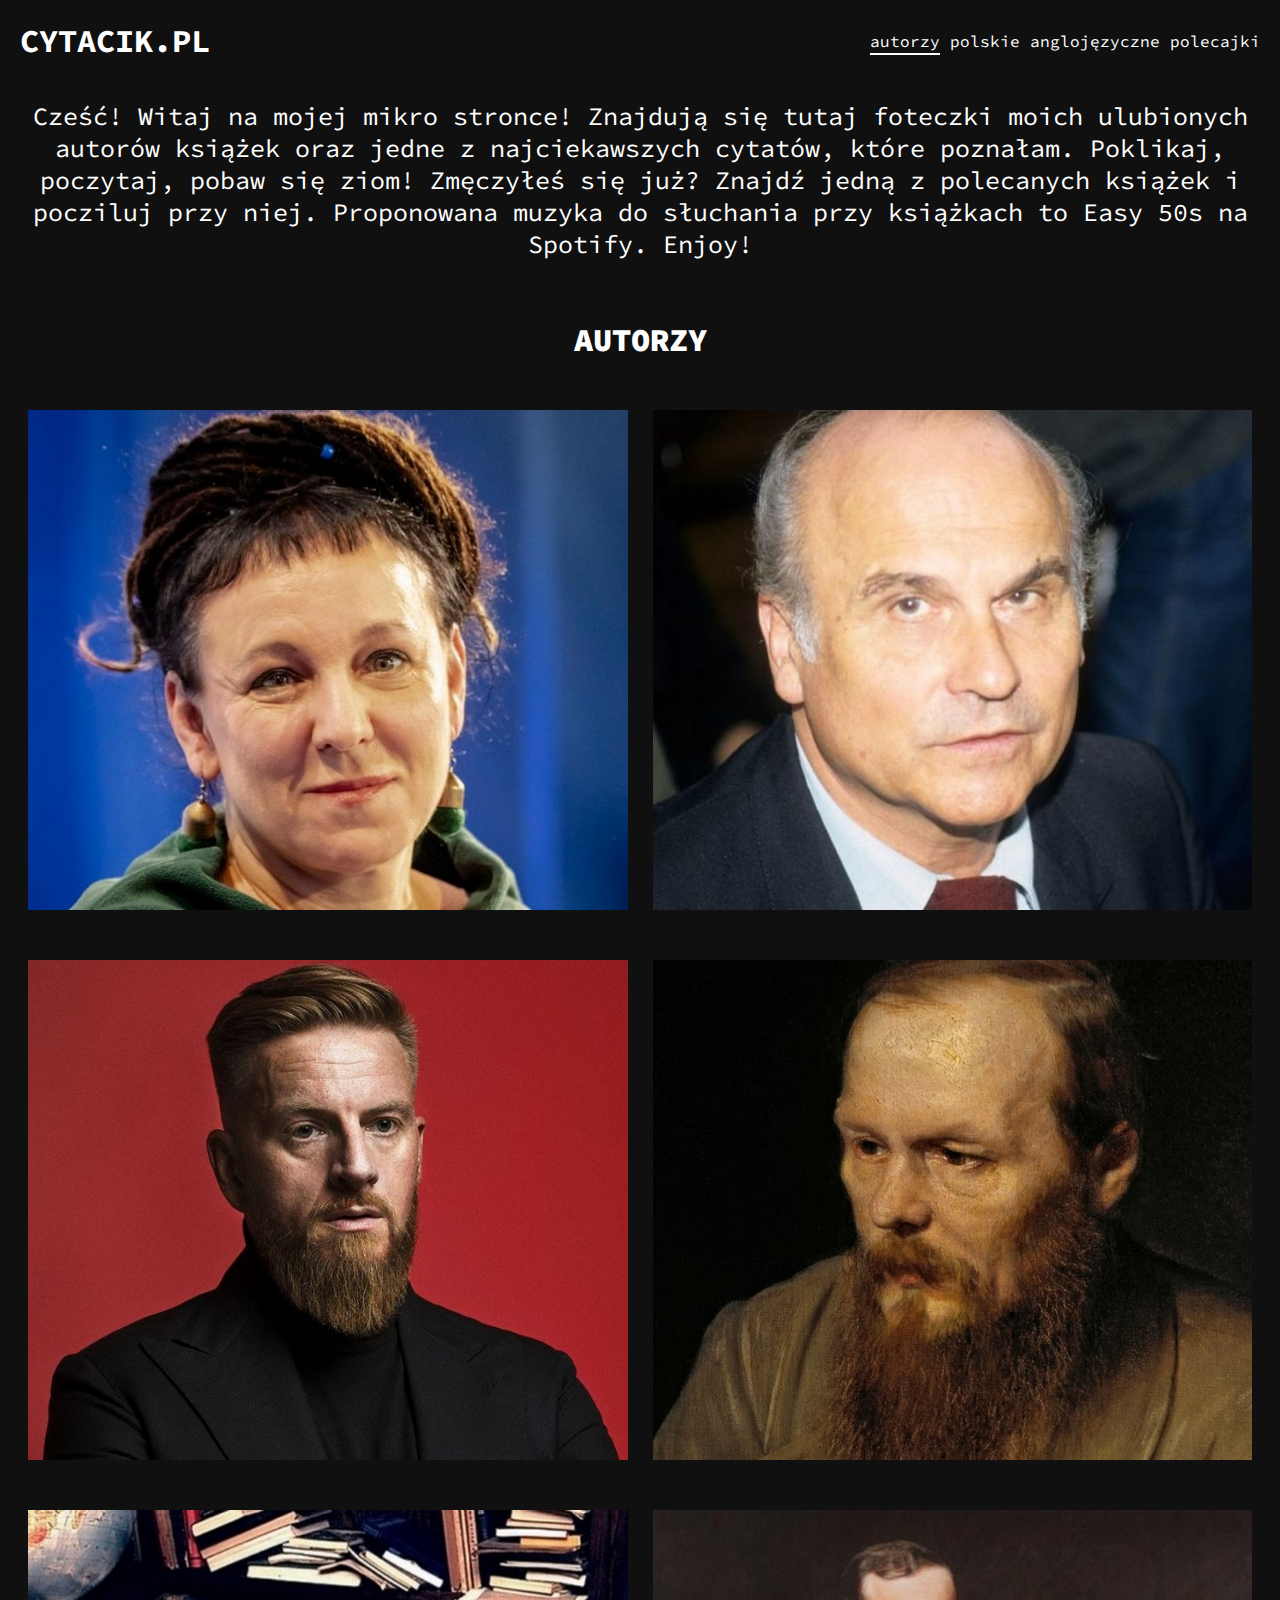
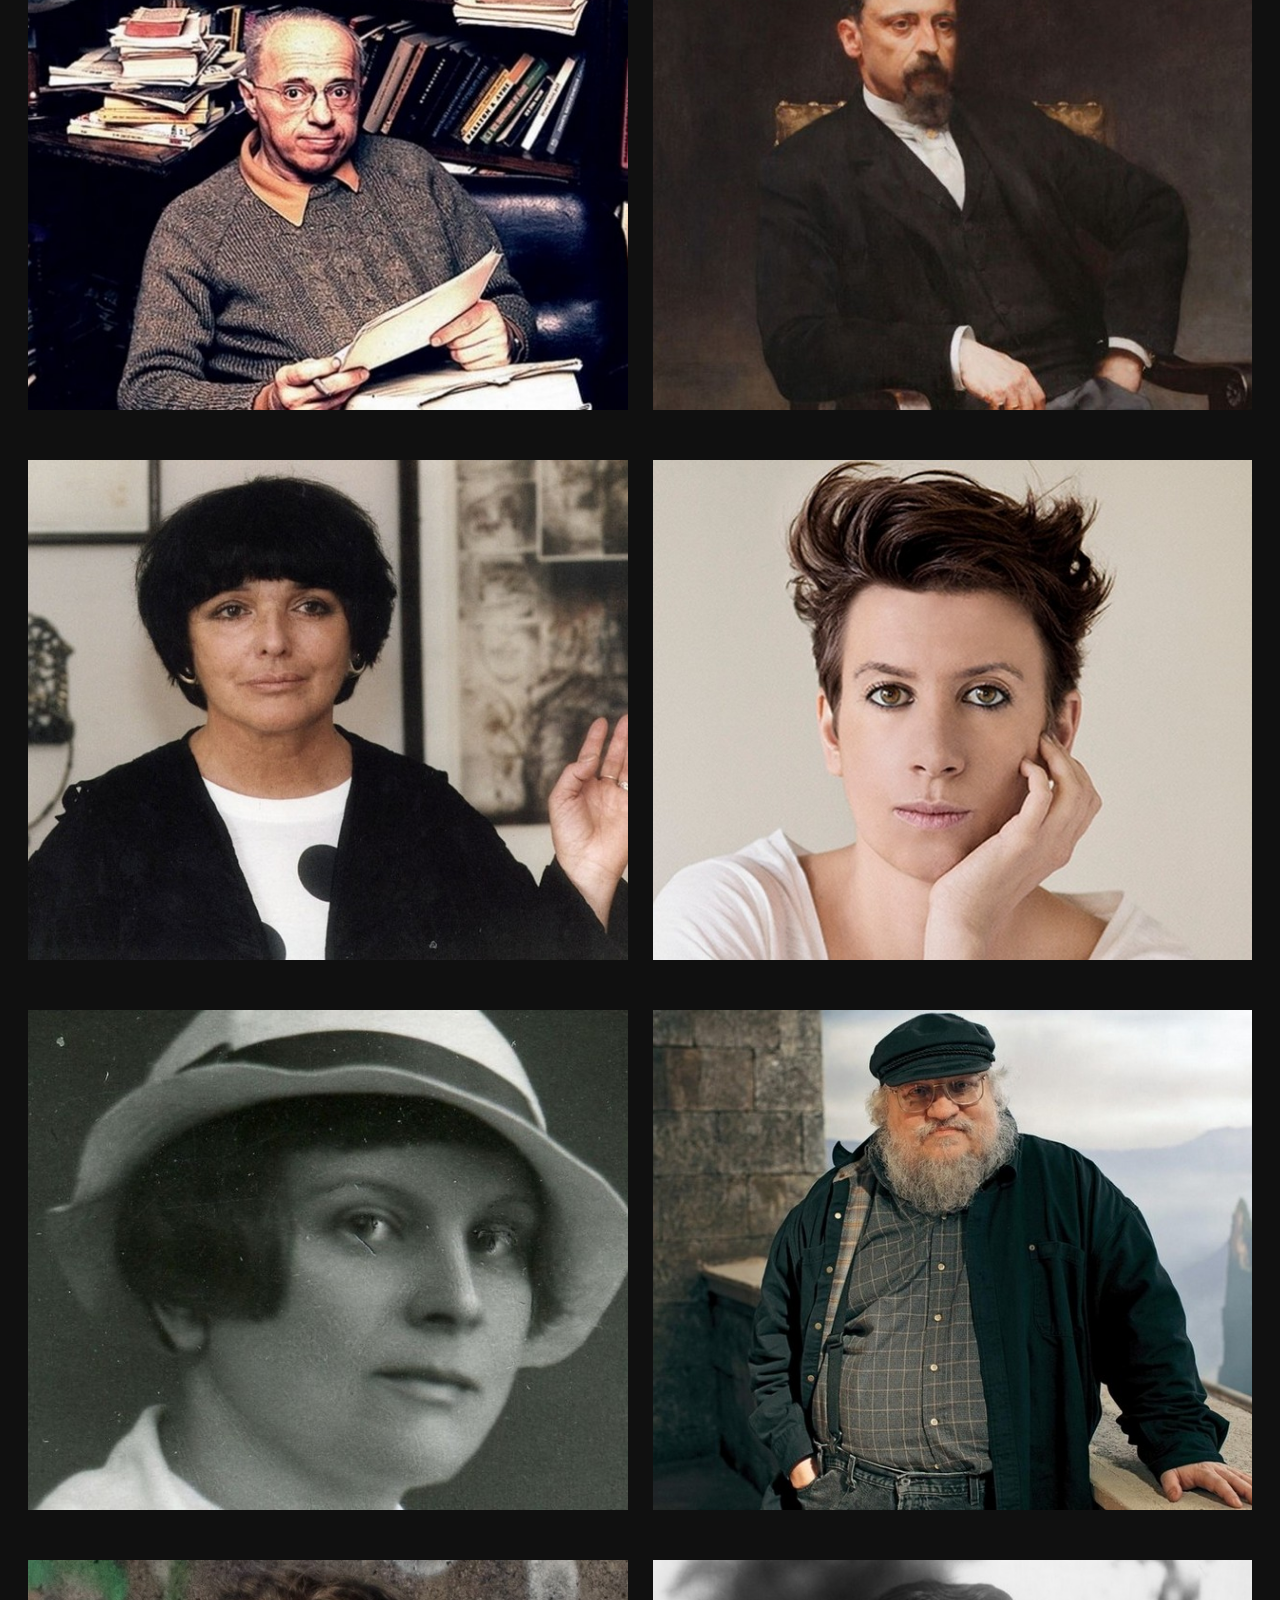
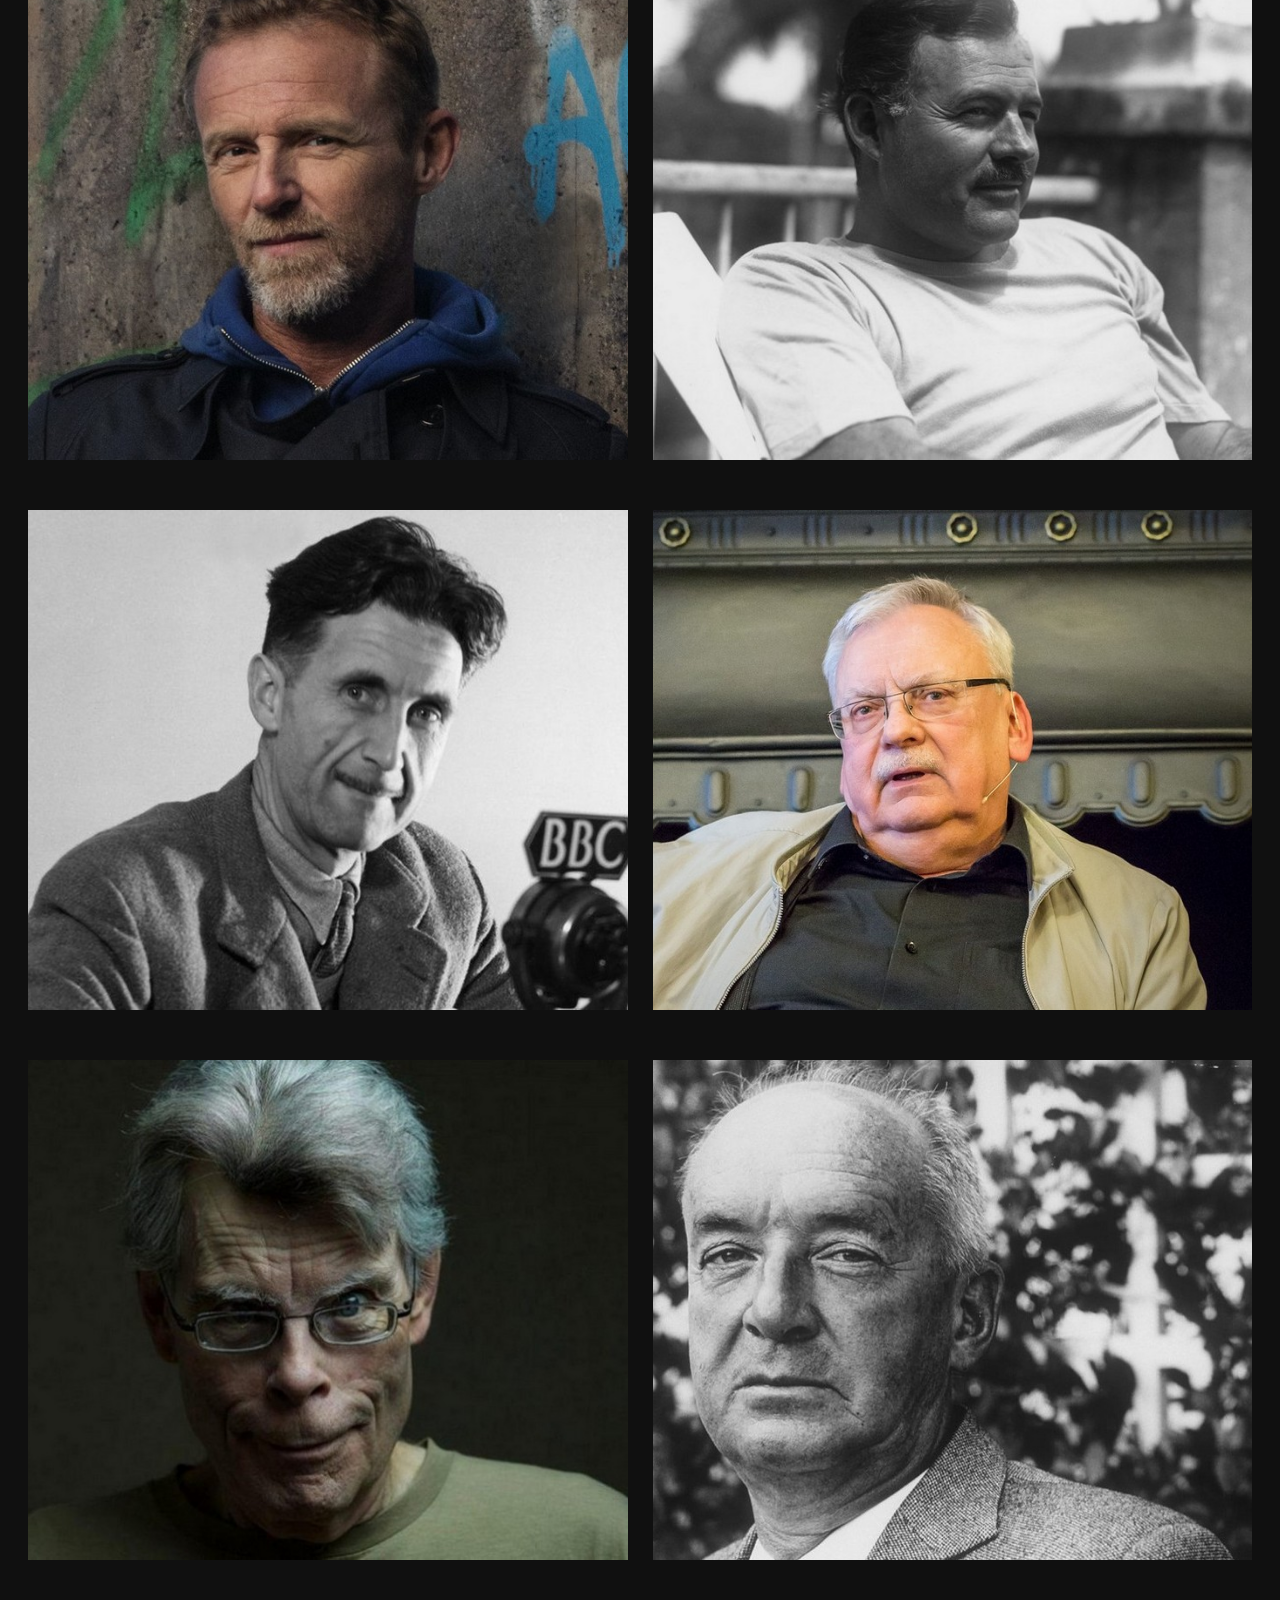
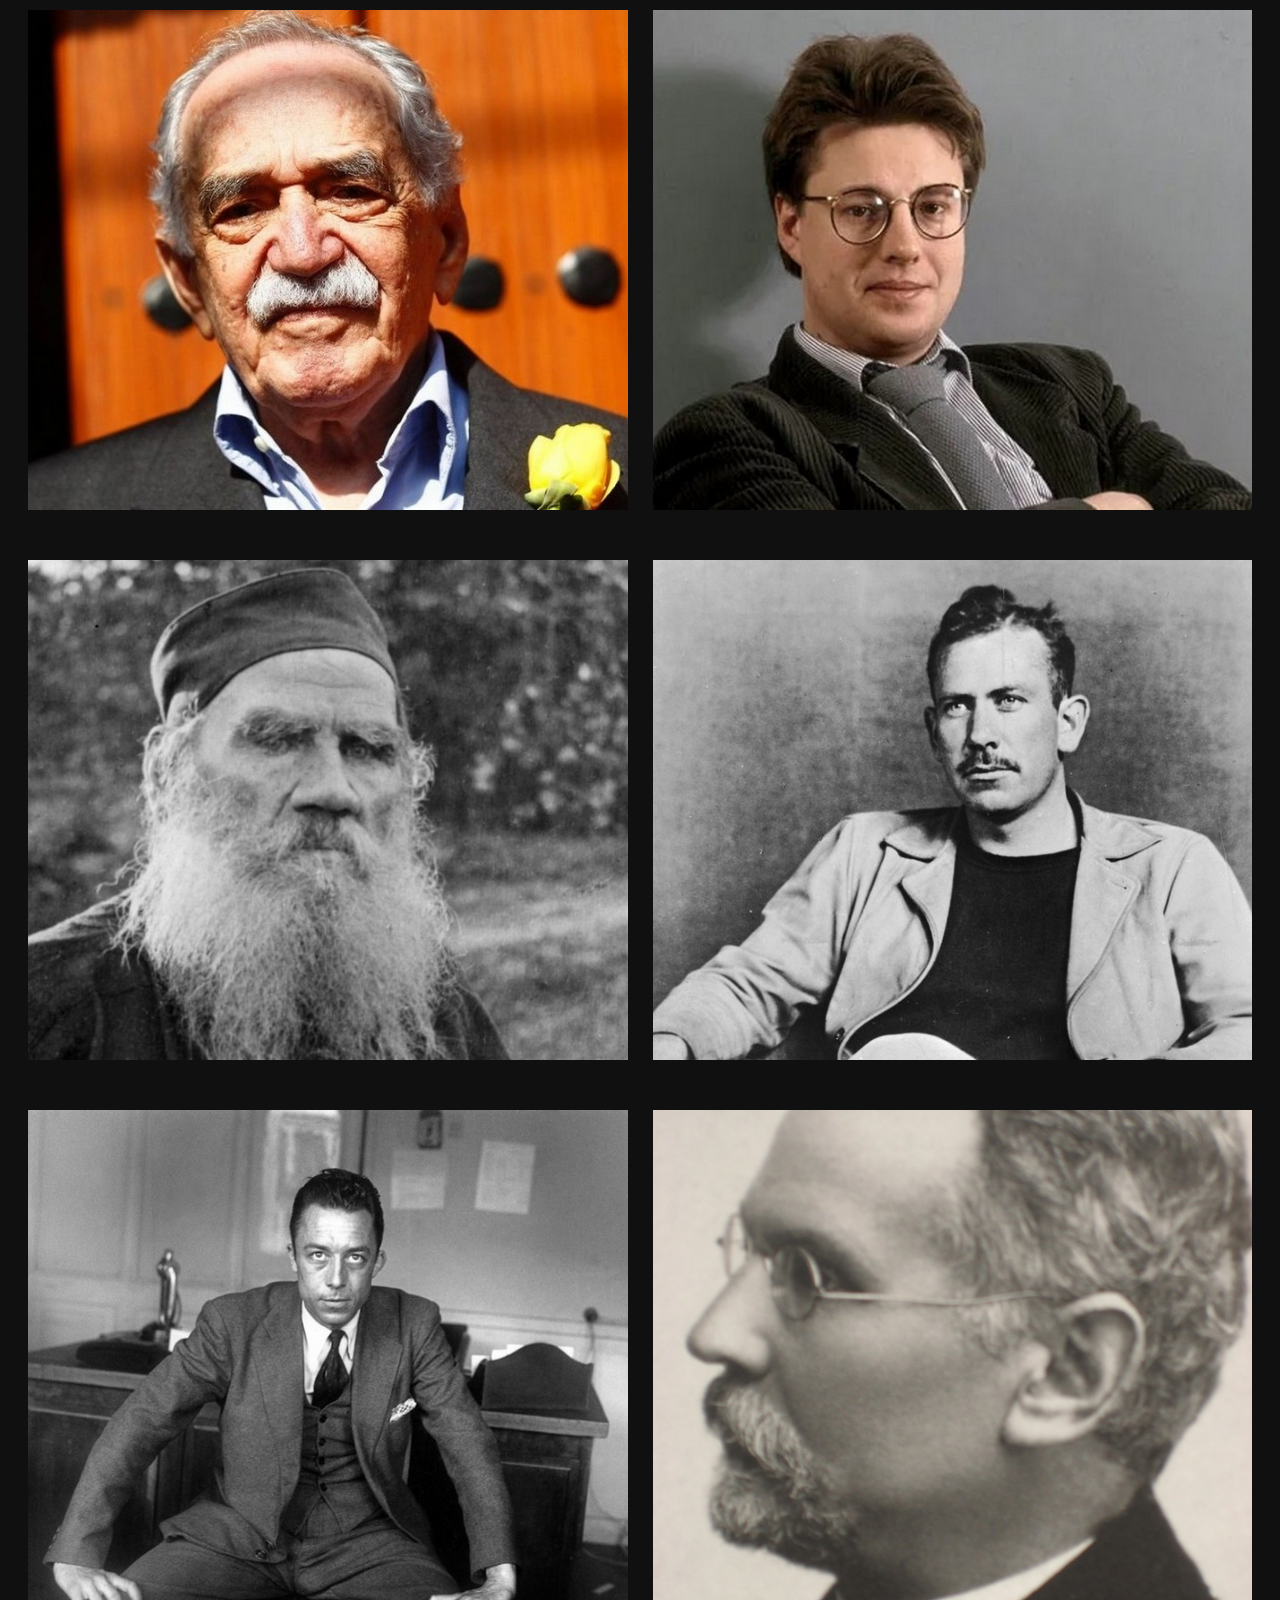
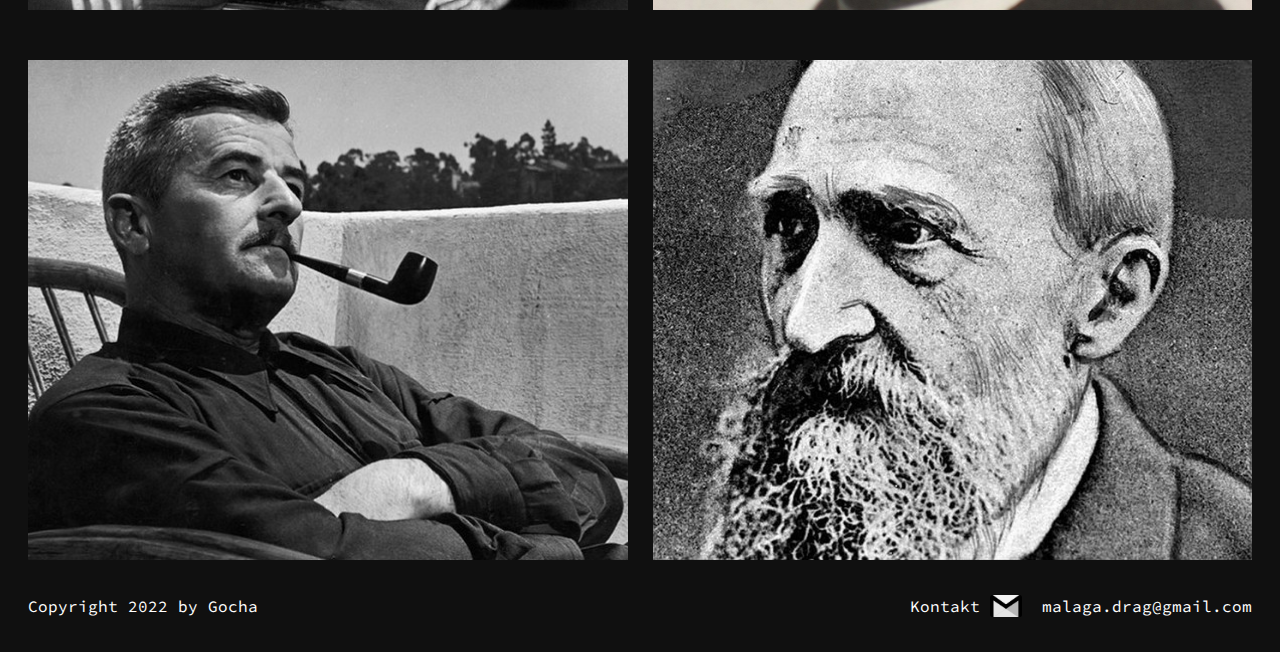
==== index.html @ 2200c619 "init commit - index page complete" ====
<!DOCTYPE html>
<html lang="en">
<head>
  <meta charset="utf-8">
  <link rel="stylesheet" href="style.css">
  <script src="script.js"></script>
</head>
<body>
  <header id="myHeader">
    <h1>
        CYTACIK.PL
    </h1>
    <nav>
        <a href="index.html" class="link selected">autorzy</a>
        <a href="pl.html" class="link">polskie</a>
        <a href="ang.html" class="link">anglojęzyczne</a>
        <a href="recommend.html" class="link">polecajki</a>
    </nav>
  </header>
  <section class="container">
    <p class="paragraph_info">
        Cześć! Witaj na mojej mikro stronce! Znajdują się tutaj foteczki moich ulubionych autorów książek oraz jedne z najciekawszych cytatów, 
        które poznałam. Poklikaj, poczytaj, pobaw się ziom! Zmęczyłeś się już? Znajdź jedną z polecanych książek i pocziluj przy niej. Proponowana 
        muzyka do słuchania przy książkach to <a href="https://open.spotify.com/playlist/37i9dQZF1DX3EgfgehUd1l?si=4a9c6f1b555e498e" class="link" target="_blank" title="link do Spotify :)">Easy 50s</a> na Spotify. Enjoy!
    </p>
    <p class="paragraph_auth">
        AUTORZY
    </p>

    <div class="photos">
        <div class="author">
            <div class="overlay">
                <h2>
                  Olga Tokarczuk
                </h2>
                <p class="note">
                    jest polską pisarką i scenarzystką. Urodziła się w 1962 roku w Sulechowie i studiowała na Wydziale Psychologii Uniwersytetu Warszawskiego. Swoje pierwsze opowiadania opublikowała w piśmie "Na przełaj" w 1979 roku pod pseudonimem Natasza Borodin. Jej najważniejszymi powieściami są "Księgi Jakubowe", "Bieguni", "Prawek i inne czasy", "Dom dzienny, dom nocny". W 2018 r. otrzymała literackiego Nobla. Olga Tokarczuk jest feministką, wspiera organizacje działające na rzecz ochrony środowiska i praw zwierząt oraz regularnie bierze udział w paradach równości.
                </p>
              </div>
            <img src="assets/photo_1.jpg">
        </div>
        <div class="author">
            <div class="overlay">
                <h2>
                  Ryszard Kapuściński
                </h2>
                <p class="note">
                    to polski reportażysta, publicysta, poeta i fotograf, zwany „cesarzem reportażu”. Urodzony w 1932 w Pińsku, zmarł 23 stycznia 2007 w Warszawie. Autor takich reportaży jak: "Busz po polsku", "Wojna futbolowa", "Cesarz", "Szachinszach" czy "Heban". Podróżował m.in. po republikach Związku Radzieckiego, Chile, Meksyku, Boliwii i Brazylii. Ryszard Kapuściński, który w swoich książkach podniósł reportaż do rangi gatunku literackiego, mawiał, że pisanie to "straszna, fizyczna praca". Pytany, dlaczego wybrał ten właśnie zawód, odpowiadał zazwyczaj, że powodem była ciekawość.
                </p>
              </div>
            <img src="assets/photo_2.jpg">
        </div>
        <div class="author">
            <div class="overlay">
                <h2>
                  Szczepan Twardoch
                </h2>
                <p class="note">
                  to urodzony w 1979 r. śląski pisarz, publicysta, autor bestsellerowych powieści: Morfina (2012), Drach (2014), Król (2016) i Królestwo (2018). W jego literackim dorobku znajdują się również uznawany za literackie odkrycie Wieczny Grunwald (2010), tom dzienników Wieloryby i ćmy (2015) oraz zbiór opowiadań Ballada o pewnej panience (2017).
                  We wrześniu 2020r. premierę miała jego najnowsza powieść - Pokora. Pisze głównie o poczuciu tożsamości - Ślązaków, który jest już Polakami, ale jednocześnie z ojca Niemcami. 
                </p>
              </div>
            <img src="assets/photo_3.jpg">
        </div>
        <div class="author">
            <div class="overlay">
                <h2>
                  Fiodor Dostojewski
                </h2>
                <p class="note">
                  to urodzony 30 października 1821 i zmarły w 1881, rosyjski pisarz i eseista, mistrz prozy psychologicznej oraz prekursor egzystencjalizmu. Do jego najważniejszych dzieł należą „Zbrodnia i kara” (1866), „Idiota” (1868), „Biesy” (1872), „Bracia Karamazow” (1881). Problematyka dzieł Dostojewskiego skupiona jest wokół pytania o istnienie Boga, naturę zła oraz kwestię niezawinionego cierpienia. Pisarz zajmował się również socjalizmu, w którym widział duże zagrożenie dla dotychczasowego porządku opartego na rosyjskiej tradycji, silnej władzy cara i religii prawosławnej.
                </p>
              </div>
            <img src="assets/photo_4.jpg">
        </div>
        <div class="author">
            <div class="overlay">
                <h2>
                  Stanisław Lem
                </h2>
                <p class="note">
                  przyszedł na świat w roku 1921 roku we Lwowie. Pisarz, futurolog, eseista, satyryk. Urodził się w rodzinie zamożnego lekarza. Rok przed zakończeniem drugiej wojny światowej zostaje repatriowany wraz z rodziną do Polski. Debiutuje nowelą „Człowiek z Marsa”. W 1951 roku zostaje wydana jego pierwsza powieść „Astronauci”. Następnie powstają takie utwory, jak: „Pamiętnik znaleziony w wannie”, „Katar”, „Cyberiada”, „Solaris” itd. Wyjechał z Polski po wprowadzeniu stanu wojennego, wrócił pod koniec lat 80. Zmarł w 2006 roku w Krakowie w wieku 84 lat.
                </p>
              </div>
            <img src="assets/photo_5.jpg">
        </div>
        <div class="author">
            <div class="overlay">
                <h2>
                  Henryk Sienkiewicz
                </h2>
                <p class="note">
                  to polski powieściopisarz i nowelista. W latach 70 zadebiutowała w prasie jego powieść „Na marne”. Po ukazaniu się nowel „Hania” i „Stary sługa” Sienkiewicz udaje się w podróż po Ameryce Północnej.  W 1881 powstaje nowela „Latarnik”. Kolejne lata okazują się przełomowe w życiu i twórczości Sienkiewicza, ukazuje się Trylogia, czyli „Ogniem i mieczem”, „Potop” i „Pan Wołodyjowski”. Pod koniec  XIX wieku powstaje „Quo Vadis”, a w roku 1900 „Krzyżacy”. W 1905 roku otrzymał Nobla za całokształt twórczości (a nie – jak się powszechnie sądzi – za powieść „Quo Vadis”). Zmarł w Vevey 15 listopada 1916, gdzie go pochowano.
                </p>
              </div>
            <img src="assets/photo_6.jpg">
        </div>
        <div class="author">
            <div class="overlay">
                <h2>
                    Hanna Krall
                </h2>
                <p class="note">
                  to polska pisarka oraz dziennikarka. Urodziła się 20 maja 1935 roku w Warszawie. Jej mężem jest Jerzy Szperkowicz- dziennikarz i reporter zarazem. Jej rodzice byli Żydami. Podczas II wojny światowej zginęło wielu jej krewnych, w tym ojciec. Przeżyła ten mroczny czas tylko dzięki temu, że ukrywali ją Polacy.

                  Jest absolwentką dziennikarstwa na Uniwersytecie Warszawskim. Sławę przyniósł jej wywiad „Zdążyć przed Panem Bogiem” przeprowadzony z Markiem Edelmanem.
                </p>
              </div>
            <img src="assets/photo_7.jpg">
        </div>
        <div class="author">
            <div class="overlay">
                <h2>
                  Justyna Kopińska
                </h2>
                <p class="note">
                  to polska dziennikarka i socjolog. Publikuje w Dużym Formacie „Gazety Wyborczej”. Pisze artykuły związane z prawem karnym, sądami, więziennictwem.
                  Doświadczenie zawodowe zdobywała w Stanach Zjednoczonych i Afryce Środkowej. Laureatka Amnesty International Journalism Award., finalistka Grand Press oraz MediaTorów w kategorii najbardziej znane publikacje.
                  Autorka książek: „Czy Bóg wybaczy siostrze Bernadetcie?” (2015), „Polska odwraca oczy” (2016), „Z nienawiści do kobiet” (2018).
                </p>
              </div>
            <img src="assets/photo_8.jpg">
        </div>
        <div class="author">
            <div class="overlay">
                <h2>
                  Maria Dąbrowska
                </h2>
                <p class="note">
                  to polska powieściopisarka, eseistka, dramatopisarka, tłumaczka dzieł literatury duńskiej, angielskiej i rosyjskiej; autorka tetralogii powieściowej Noce i dnie (1931–1934), za którą była nominowana do Nagrody Nobla w dziedzinie literatury w 1939, 1957, 1959, 1960 i 1965. Była działaczką społeczną, zaangażowaną w edukację i uświadamianie społeczeństwa.
                </p>
              </div>
            <img src="assets/photo_9.jpg">
        </div>
        <div class="author">
            <div class="overlay">
                <h2>
                    George R.R. Martin
                </h2>
                <p class="note">
                  to amerykański pisarz, twórca science fiction, fantasy i horrorów, zarówno opowiadań, jak i powieści, wielokrotny zdobywca nagród Nebula i Hugo oraz wielu innych: World Fantasy, Bram Stoker Award, czy Locus Award.
                  Początkowo publikował pod nazwiskiem pozbawionym dwóch „R”, które dołączył, gdy zaczęto go mylić z producentem płyt The Beatles. Jego utwory przetłumaczono na dziesiątki języków, w tym polski. Jest autorem cyklu fantasy Pieśń lodu i ognia. Na podstawie jego innych prac nakręcono kilka filmów i odcinków serii telewizyjnych (np. Game of Thrones). George R.R. Martin współpracował także przy tworzeniu różnych projektów telewizyjnych (m.in. Strefa mroku, Piękna i Bestia, Doorways).
                </p>
              </div>
            <img src="assets/photo_10.jpg">
        </div>
        <div class="author">
            <div class="overlay">
                <h2>
                    Jo Nesbø
                </h2>
                <p class="note">
                  jest twórcą licznych powieści kryminalnych, a jednocześnie jednym z najbardziej rozpoznawalnych współczesnych pisarzy norweskich.
                  Jest także wokalistą i muzykiem. Na rynku wydawniczym zadebiutował w roku 2007, wówczas wydał swoją pierwszą książkę pt. “Człowiek nietoperz”. Z wykształcenia jest ekonomistą.
                  Napisał np.: “Krew na śniegu”, “Pierwszy śnieg”, “Trzeci klucz”, “Pancerne serce”.
                  Nesbo najbardziej znany jest z serii powieści kryminalnych, w których głównym bohaterem jest policjant Harry Hole. Kryminały Nesbo są niezwykle intrygujące, wiele wątków jest zaskakujących dla czytelnika. Sam bohater jest postacią nietuzinkową, charakteryzuje się sarkastycznym poczuciem humoru i ekstrawaganckim zachowaniem.
                </p>
              </div>
            <img src="assets/photo_11.jpg">
        </div>
        <div class="author">
            <div class="overlay">
                <h2>
                    Ernest Hemingway
                </h2>
                <p class="note">
                  to amerykański pisarz i dziennikarz. Jest autorem takich powieści jak "Słońce też wschodzi", "Pożegnanie z bronią", "Komu bije dzwon" oraz opowiadań "Śniegi Kilimandżaro" i "Stary człowiek i morze". Często jest przedstawiany jako klasyczny przedstawiciel literatury amerykańskiej. Styl pisania Hemingwaya stał się znany jako „iceberg theory”. Podczas II wojny światowej brał udział między innymi w wyzwoleniu Paryża i ofensywie w Ardenach.

                  W 1952 roku podczas pobytu na safari dwukrotnie przeżył wypadki lotnicze. Został laureatem Nagrody Pulitzera za opowiadanie Stary człowiek i morze w 1953 roku oraz Nagrody Nobla w dziedzinie literatury rok później.
                </p>
              </div>
            <img src="assets/photo_12.jpg">
        </div>
        <div class="author">
            <div class="overlay">
                <h2>
                    George Orwell
                </h2>
                <p class="note">
                  to brytyjski pisarz i publicysta, uczestnik hiszpańskiej wojny domowej. Jego dzieła odzwierciedlają inteligencję, dowcip i wrażliwość na nierówności społeczne autora. Zagorzały krytyk systemów totalitarnych, zwolennik socjalizmu demokratycznego. Orwell pisał powieści i felietony; zajmował się także krytyką literacką. Za jego najbardziej znane dzieła uznawane są: futurystyczna, antyutopijna powieść "Rok 1984" i satyryczna opowieść będąca alegorią systemu totalitarnego "Folwark zwierzęcy". 
                </p>
              </div>
            <img src="assets/photo_13.jpg">
        </div>
        <div class="author">
            <div class="overlay">
                <h2>
                  Andrzej Sapkowski
                </h2>
                <p class="note">
                  Andrzej Sapkowski to polski pisarz, specjalizujący się w literaturze fantastycznej. Z wykształcenia jest ekonomistą. Urodził się 21 czerwca 1948 roku w Łodzi. Znany jest przede wszystkim z opowiadań i sagi o Wiedźminie, Geralcie z Rivii. Jego książki przetłumaczono na ponad 20 języków.
                </p>
              </div>
            <img src="assets/photo_14.jpg">
        </div>
        <div class="author">
            <div class="overlay">
                <h2>
                  Stephen King
                </h2>
                <p class="note">
                  to amerykański pisarz specjalizujący się w literaturze grozy. W przeszłości wydawał książki pod pseudonimami: Richard Bachman lub John Swithen. Jego książki rozeszły się w nakładzie przekraczającym 350 milionów egzemplarzy. Jest autorem horrorów, które przeszły do klasyki gatunku, jak np. "Lśnienie, "Smętarz dla zwierzaków", "Miasteczko Salem", "Podpalaczka". Nie ogranicza się jednak do jednego gatunku, czego przykładem są: "Cztery pory roku", "Zielona mila", "Oczy smoka", "Bastion" oraz 8-tomowy cykl powieści fantastycznych "Mroczna Wieża".
                </p>
              </div>
            <img src="assets/photo_15.jpg">
        </div>
        <div class="author">
            <div class="overlay">
                <h2>
                    Vladimir Nabokov
                </h2>
                <p class="note">
                  to rosyjski i amerykański pisarz, tworzący do mniej więcej 1938 roku głównie w języku ojczystym, potem głównie w języku angielskim, autor kilku tekstów w języku francuskim. Z wykształcenia filolog (romanista i rusycysta), krótko studiował zoologię, przez całe życie zajmował się lepidopterologią, hobbystycznie układał zadania szachowe, w latach 1941–1959 był wykładowcą literatury na uczelniach amerykańskich. Szeroką sławę przyniosła mu powieść "Lolita" (opublikowana w Paryżu, 1955).
                </p>
              </div>
            <img src="assets/photo_16.jpg">
        </div>
        <div class="author">
            <div class="overlay">
                <h2>
                    Gabriel García Márquez
                </h2>
                <p class="note">
                  to kolumbijski powieściopisarz, dziennikarz i działacz społeczny, jeden z najwybitniejszych twórców tzw. realizmu magicznego, laureat Nagrody Nobla w dziedzinie literatury (1982) za „powieści i opowiadania, w których fantazja i realizm łączą się w złożony świat poezji, odzwierciedlającej życie i konflikty całego kontynentu”. Napisał m.in. "Rzecz o mych smutnych dziwkach", "Miłość w czasach zarazy", "Sto lat samotności".
                </p>
              </div>
            <img src="assets/photo_17.jpg">
        </div>
        <div class="author">
            <div class="overlay">
                <h2>
                    Stieg Larsson
                </h2>
                <p class="note">
                  to (zmarły w 2004 r.) szwedzki dziennikarz i pisarz zajmujący się w swojej twórczości prawicowym ekstremizmem, mizoginią i rasizmem, autor powieści kryminalnych, dwukrotnie nagrodzony skandynawską nagrodą Szklanego Klucza. Najbardziej znany jako autor wydanej po jego śmierci trylogii feministycznych kryminałów Millennium o Mikaelu Blomkviście i Lisbeth Salander. W 2008 był drugim najlepiej sprzedającym się autorem na świecie.
                </p>
              </div>
            <img src="assets/photo_18.jpg">
        </div>
        <div class="author">
            <div class="overlay">
                <h2>
                    Lew Tołstoj
                </h2>
                <p class="note">
                  to rosyjski intelektualista: powieściopisarz, dramaturg, krytyk literacki, myśliciel, pedagog, przedstawiciel realizmu. Klasyk literatury rosyjskiej i światowej. Uchodził za najwyższy autorytet moralny w Rosji na przełomie XIX–XX w. Jego idee „nieprzeciwstawiania się złu przemocą” miały znaczący wpływ na poglądy Mahatmy Gandhiego i Martina Luthera Kinga. Ponadto twórca koncepcji samodoskonalenia moralnego jednostki oraz programowego antyestetyzmu i postulowania sztuki moralistycznej. 
                </p>
              </div>
            <img src="assets/photo_19.jpg">
        </div>
        <div class="author">
            <div class="overlay">
                <h2>
                    John Steinbeck
                </h2>
                <p class="note">
                  to amerykański pisarz i dziennikarz, laureat nagrody Nobla w dziedzinie literatury z 1962. Przebywanie podczas pracy wśród robotników oraz przywiązanie do rodzinnej Kalifornii ukształtowało charakterystyczną tematykę, nastrojowość i ton jego utworów.
                  Największym sukcesem Johna okazała się jednak powieść "Grona gniewu" (1939) – ponura, poruszająca historia o tułaczce oklahomskich farmerów poszukujących pracy podczas wielkiego kryzysu. W twórczości Steinbecka mamy do czynienia z dokładnym i aktualnym realizmem, ponadczasowymi motywami ludzkiej godności i cierpienia.
                </p>
              </div>
            <img src="assets/photo_20.jpg">
        </div>
        <div class="author">
            <div class="overlay">
                <h2>
                    Albert Camus
                </h2>
                <p class="note">
                  to francuski pisarz, dramaturg, eseista i reżyser teatralny. Urodzony w Algierii Francuskiej, tworzył swoje dzieła głównie we Francji europejskiej. Jest uważany za czołowego reprezentanta egzystencjalizmu w literaturze i za jednego z najwybitniejszych intelektualistów Europy w II połowie XX wieku. Był laureatem Nagrody Nobla w dziedzinie literatury w 1957.
                  Napisał m.in. "Dżumę", "Obcego" czy "Człowieka zbuntowanego".
                </p>
              </div>
            <img src="assets/photo_21.jpg">
        </div>
        <div class="author">
            <div class="overlay">
                <h2>
                    Bolesław Prus
                </h2>
                <p class="note">
                  (właśc. Aleksander Głowacki herbu Prus) to polski pisarz, prozaik, nowelista i publicysta okresu pozytywizmu, współtwórca polskiego realizmu, kronikarz Warszawy, myśliciel i popularyzator wiedzy, działacz społeczny, propagator turystyki pieszej i rowerowej. Twórczość prozatorska Bolesława Prusa należy do największych osiągnięć literatury polskiej. Napisał: "Lalkę", "Antka", "Katarynkę", "Kamizelkę", "Faraona", "Empancypantki" oraz "Placówkę".
                </p>
              </div>
            <img src="assets/photo_22.jpg">
        </div>
        <div class="author">
            <div class="overlay">
                <h2>
                    William Faulkner
                </h2>
                <p class="note">
                  to amerykański powieściopisarz, autor opowiadań i poeta. Laureat Nagrody Nobla w dziedzinie literatury w 1949. Życie Faulknera związane było z amerykańskim Południem, a bogata twórczość pisarza była literacką rekonstrukcją jego dziejów od czasów wojny secesyjnej po współczesność.
                  Stworzył np. "Wściekłość i wrzask", "Absalomie, absalomie", "Światłość w sierpniu". Twórczość Faulknera uchodzi za stawiającą czytelnikowi wysokie wymagania. Utwory Amerykanina, o sporej głębi emocjonalnej i często dotyczące konfliktów psychologicznych, cechują się długimi zdaniami i wyszukanym tokiem narracji. 
                </p>
              </div>
            <img src="assets/photo_23.jpg">
        </div>
        <div class="author">
            <div class="overlay">
                <h2>
                    Józef Ignacy Kraszewski
                </h2>
                <p class="note">
                  to polski pisarz, publicysta, wydawca, historyk, encyklopedysta, działacz społeczny i polityczny, współzałożyciel Macierzy Polskiej, autor z największą liczbą wydanych książek i wierszy w historii literatury polskiej (pod tym względem siódmy na świecie) oraz malarz. Pseudonimy literackie: Bogdan Bolesławita, Kaniowa, Dr Omega, Kleofas Fakund Pasternak, JIK, B.B. i inne. Naskrobał np. "Starą baśń", "Banitę", "Chatę za wsią", "Białego Księcia".
                </p>
              </div>
            <img src="assets/photo_24.jpg">
        </div>
    </div>
  </section>
  <footer>
    <p>Copyright 2022 by Gocha</p>
    <nav>
        <p>Kontakt</p>
        <img src="assets/gmail_icon.png" class="footer_img">
        <a href="https://mail.google.com/mail/u/0/#inbox?compose=CllgCKCJFGNkbSZMhmxxRlQTgqxSPNVxsGJXgvqpGrmFVBbMrVkvjthPmwjMTkLwLlDRlqJLvRg" class="link" target="_blank">malaga.drag@gmail.com</a>
    <nav>
  </footer>
</body>
</html>
---- style.css ----
@import url(https://fonts.googleapis.com/css?family=Source+Code+Pro:200,300,regular,500,600,700,800,900,200italic,300italic,italic,500italic,600italic,700italic,800italic,900italic);

body {
    --bg: rgb(16,16,16);
    font-family: Source Code Pro;
    background-color: var(--bg);
    color: white;
}

header {
    display: flex;
    justify-content: space-between;
    align-items: center;
    position: fixed;
    background-color: var(--bg);
    top: 0;
    left: 0;
    width: 100%;
    z-index: 3;
}
header nav {
    margin-right: 20px;
}
header h1 {
    margin-left: 20px;
}
.paragraph_info {
    text-align: center;
    margin-top: 100px;
    margin-bottom: 60px;
    font-size: 25px;
    margin-left: 10px;
    margin-right: 10px;
}
.paragraph_auth {
    text-align: center;
    margin-bottom: 50px;
    font-weight: 1000;
    font-size: 32px;
}
.photos {
    display: grid;
    grid-template-columns: repeat(auto-fill, minmax(450px, 1fr));
    grid-gap: 50px 25px;
    margin-left: 20px;
    margin-right: 20px;
}
.author {
    display: grid;
    grid-template-rows: 500px 1fr;
    position: relative;
}
.author img {
    height: 100%;
    width: 100%;
    object-fit: cover;
}
footer {
    display: flex;
    justify-content: space-between;
    align-items: center;
    margin: 20px;
}
footer nav {
    display: flex;
    justify-content: space-between;
    align-items: center;
    
}
.footer_img {
    width: 32px;
    height: 22px;
    margin-left: 10px;
    margin-right: 20px;
}
.link {
    color:white;
    text-decoration: none;
}
.link:hover {
    color:dimgray;
}
.selected {
    border-bottom: solid 2px white;
    padding-bottom: 2px;
}
.selected:hover {
    border-color:dimgray;
}
.overlay {
    position: absolute;
    width: 100%;
    height: 100%;
    background-color: rgba(0, 0, 0, 0.7);
    opacity: 0;
    transition: opacity .3s;
    z-index: 2;
}
.overlay p {
    bottom: 7px;
    right: 10px;
    left: 15px;
    text-align: right;
    color: white;
    position: absolute;
}
.author h2 {
    position: absolute;
    left: -15px;
    top: -45px;
    font-size: 32px;
    line-height: 1.2;
}
.author img {
    opacity: 1;
    display: block;
    width: 100%;
    height: 100%;
    transition: .5s ease;
}
.author:hover img {
    opacity: 0.3;
}
.author:hover .overlay {
    opacity: 1;
}

.sticky {
    position: fixed;
    top: 0;
    width: 100%;
}
.sticky + .container {
    padding-top: 102px;
}
.container {
    z-index: 1;
}
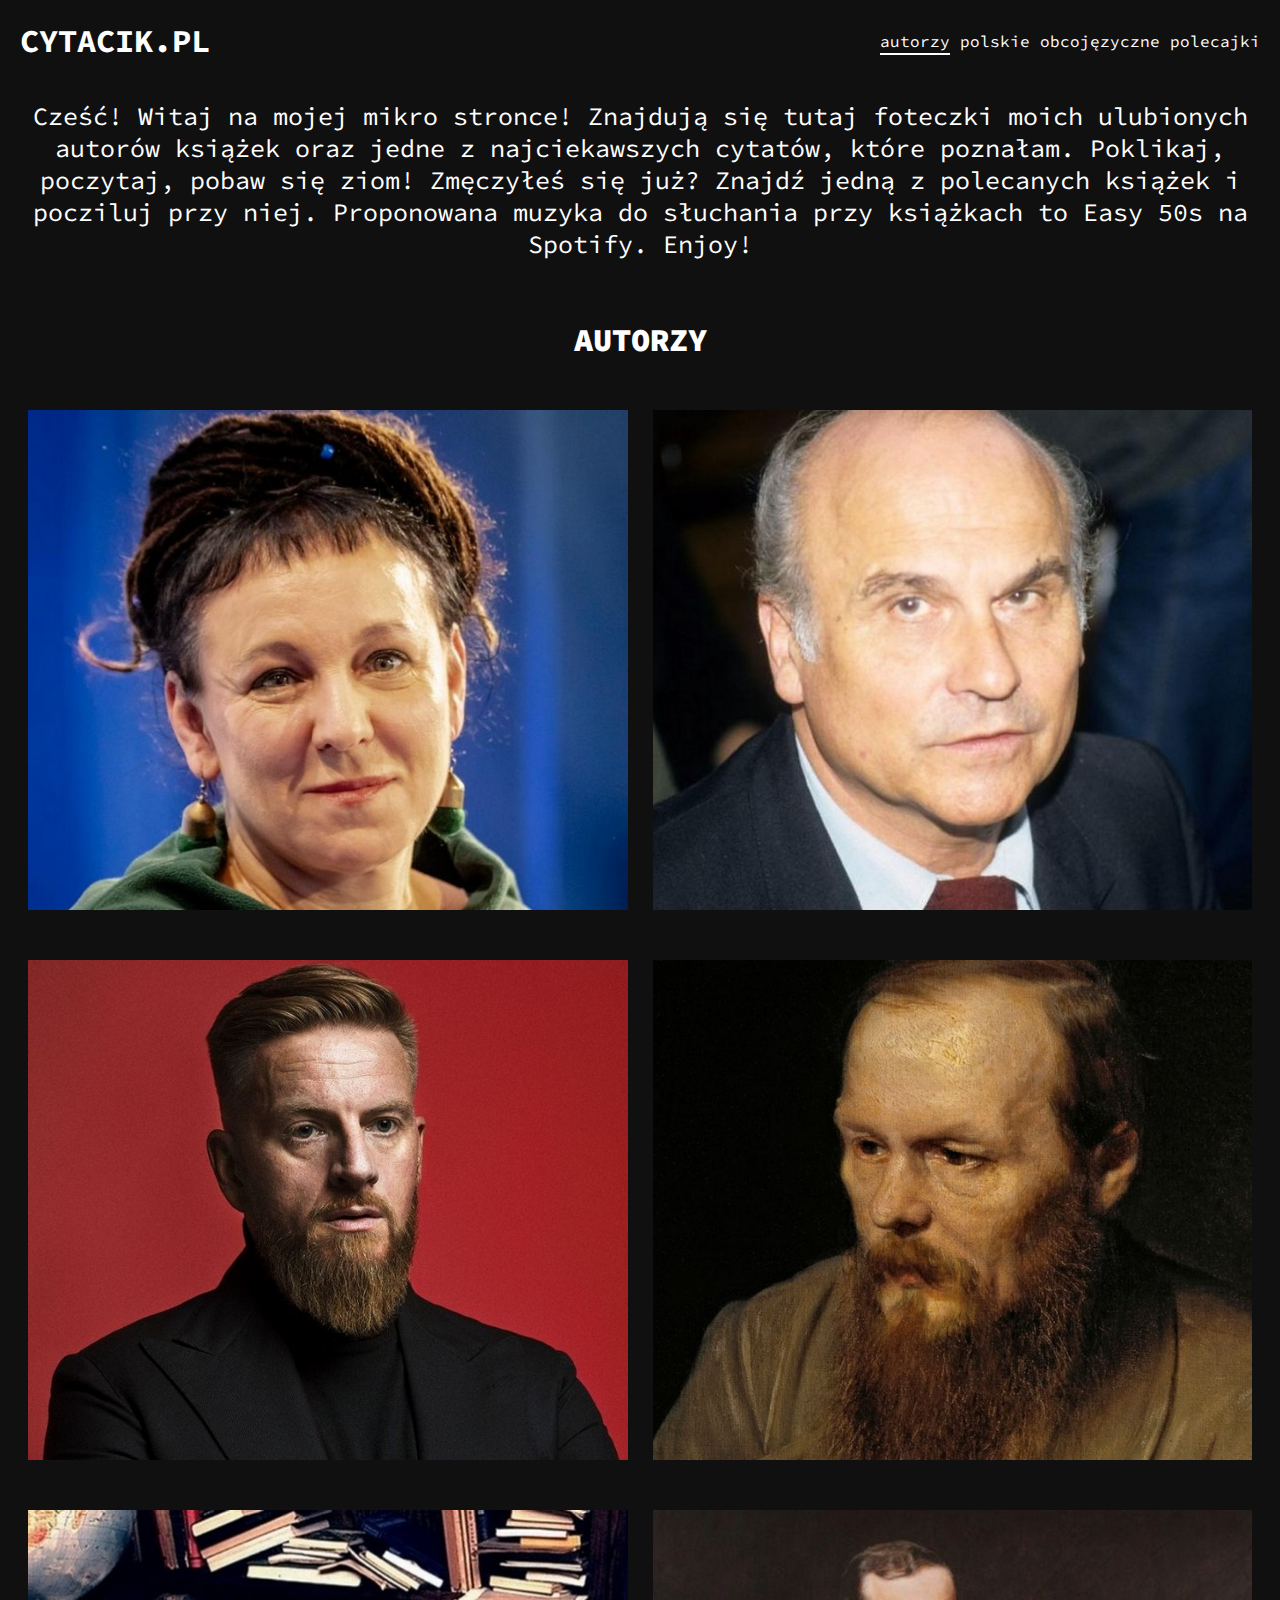
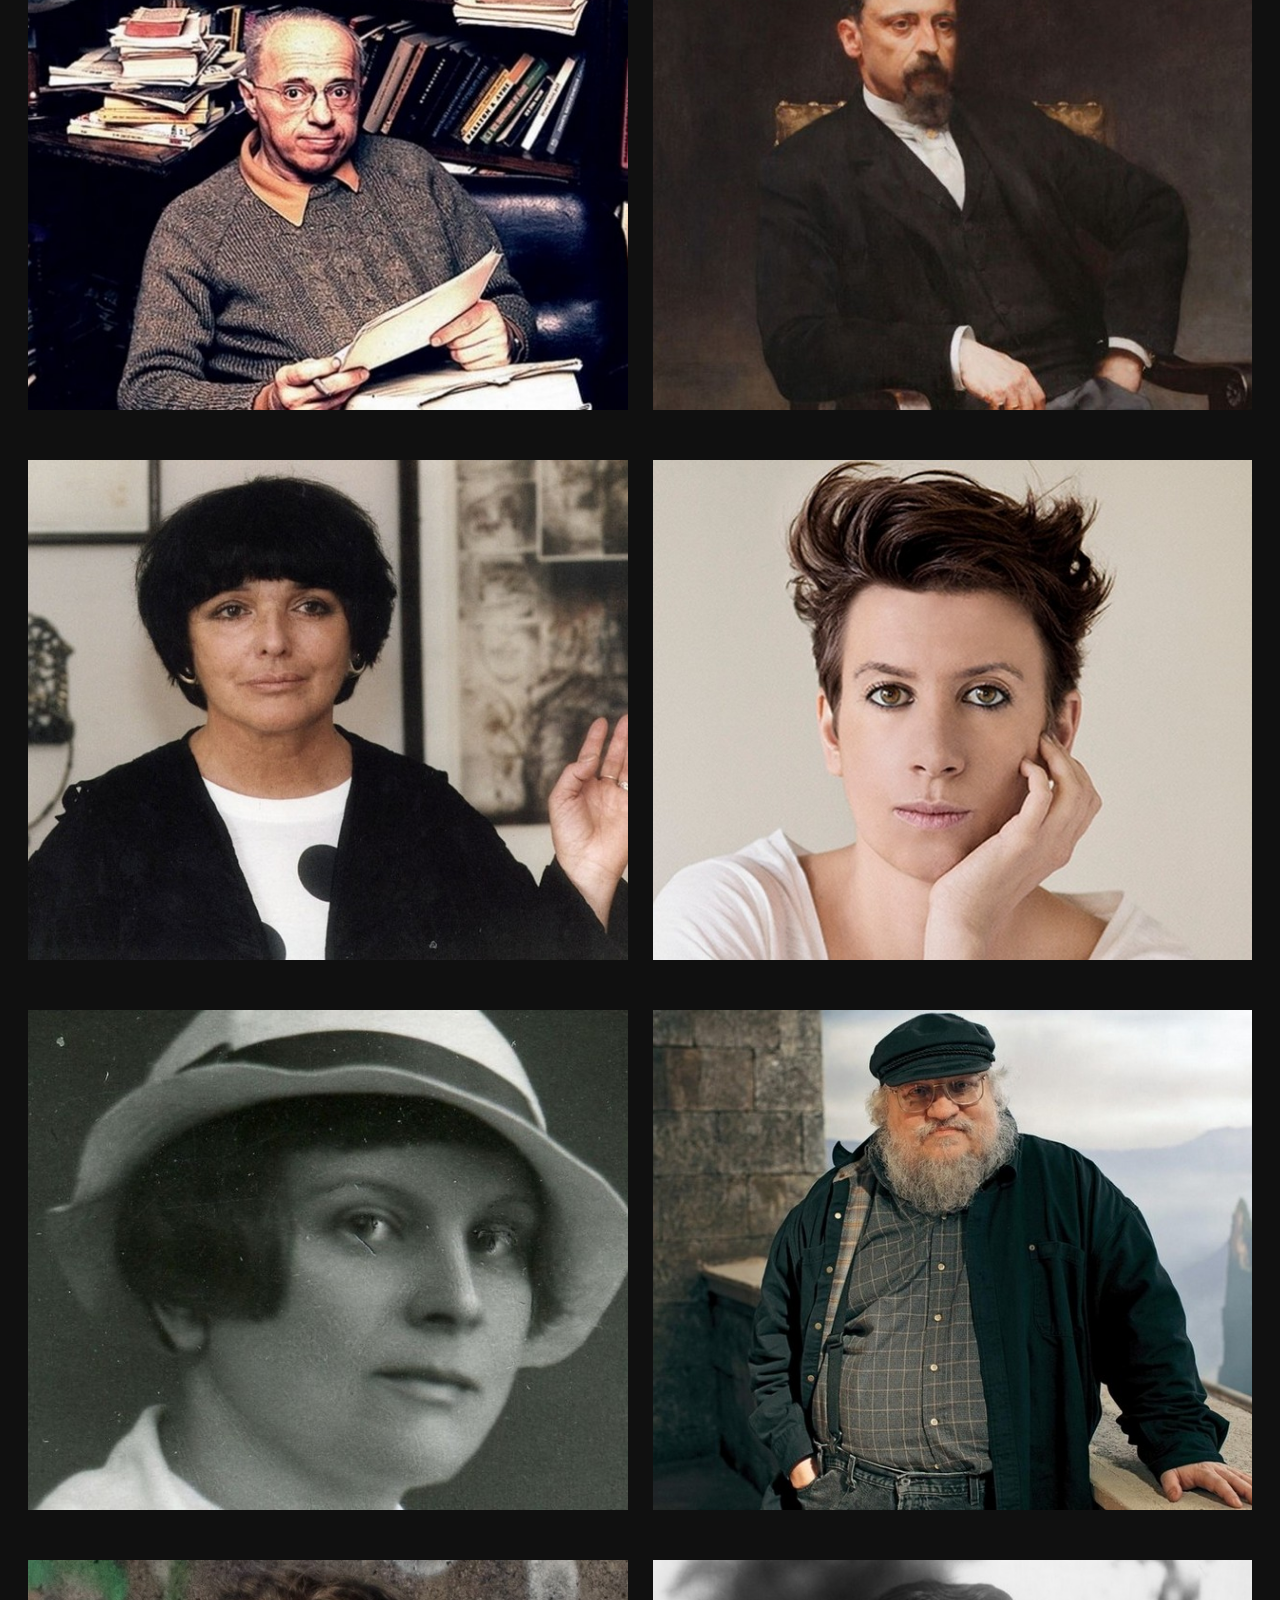
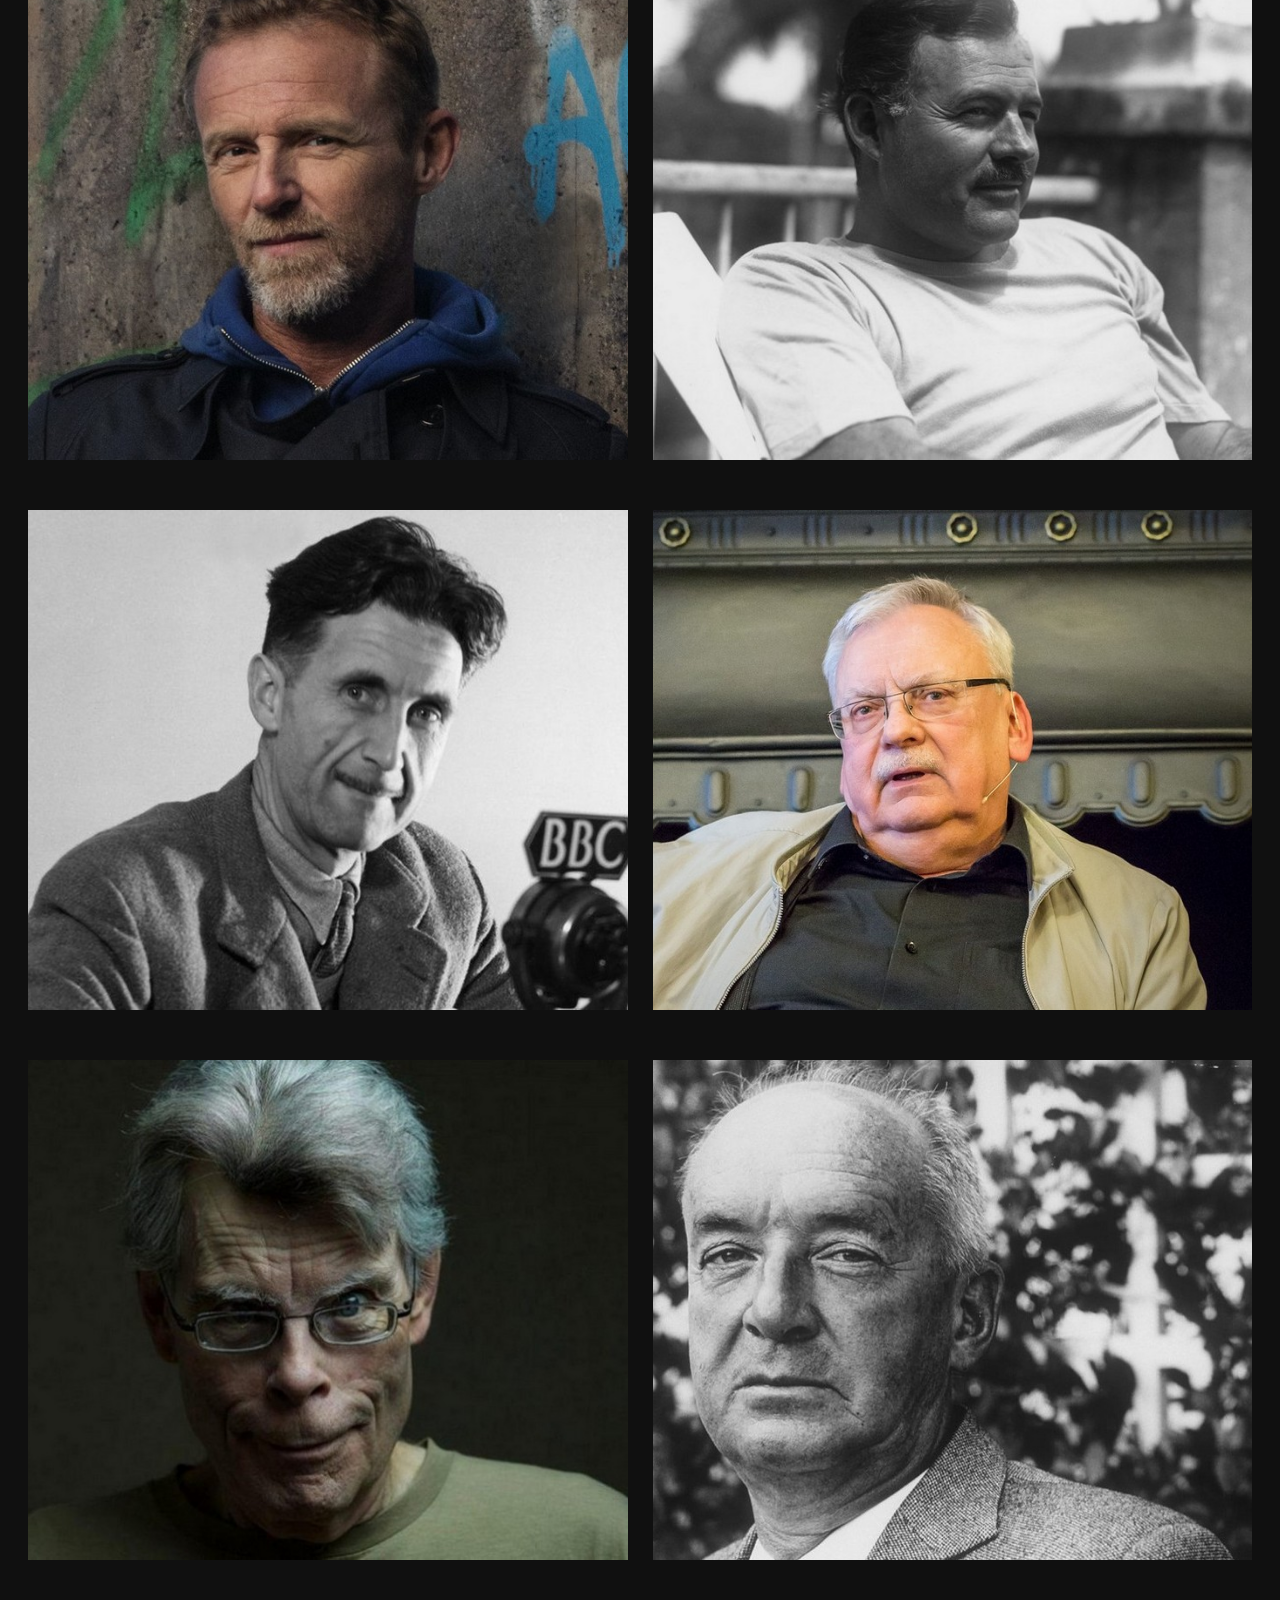
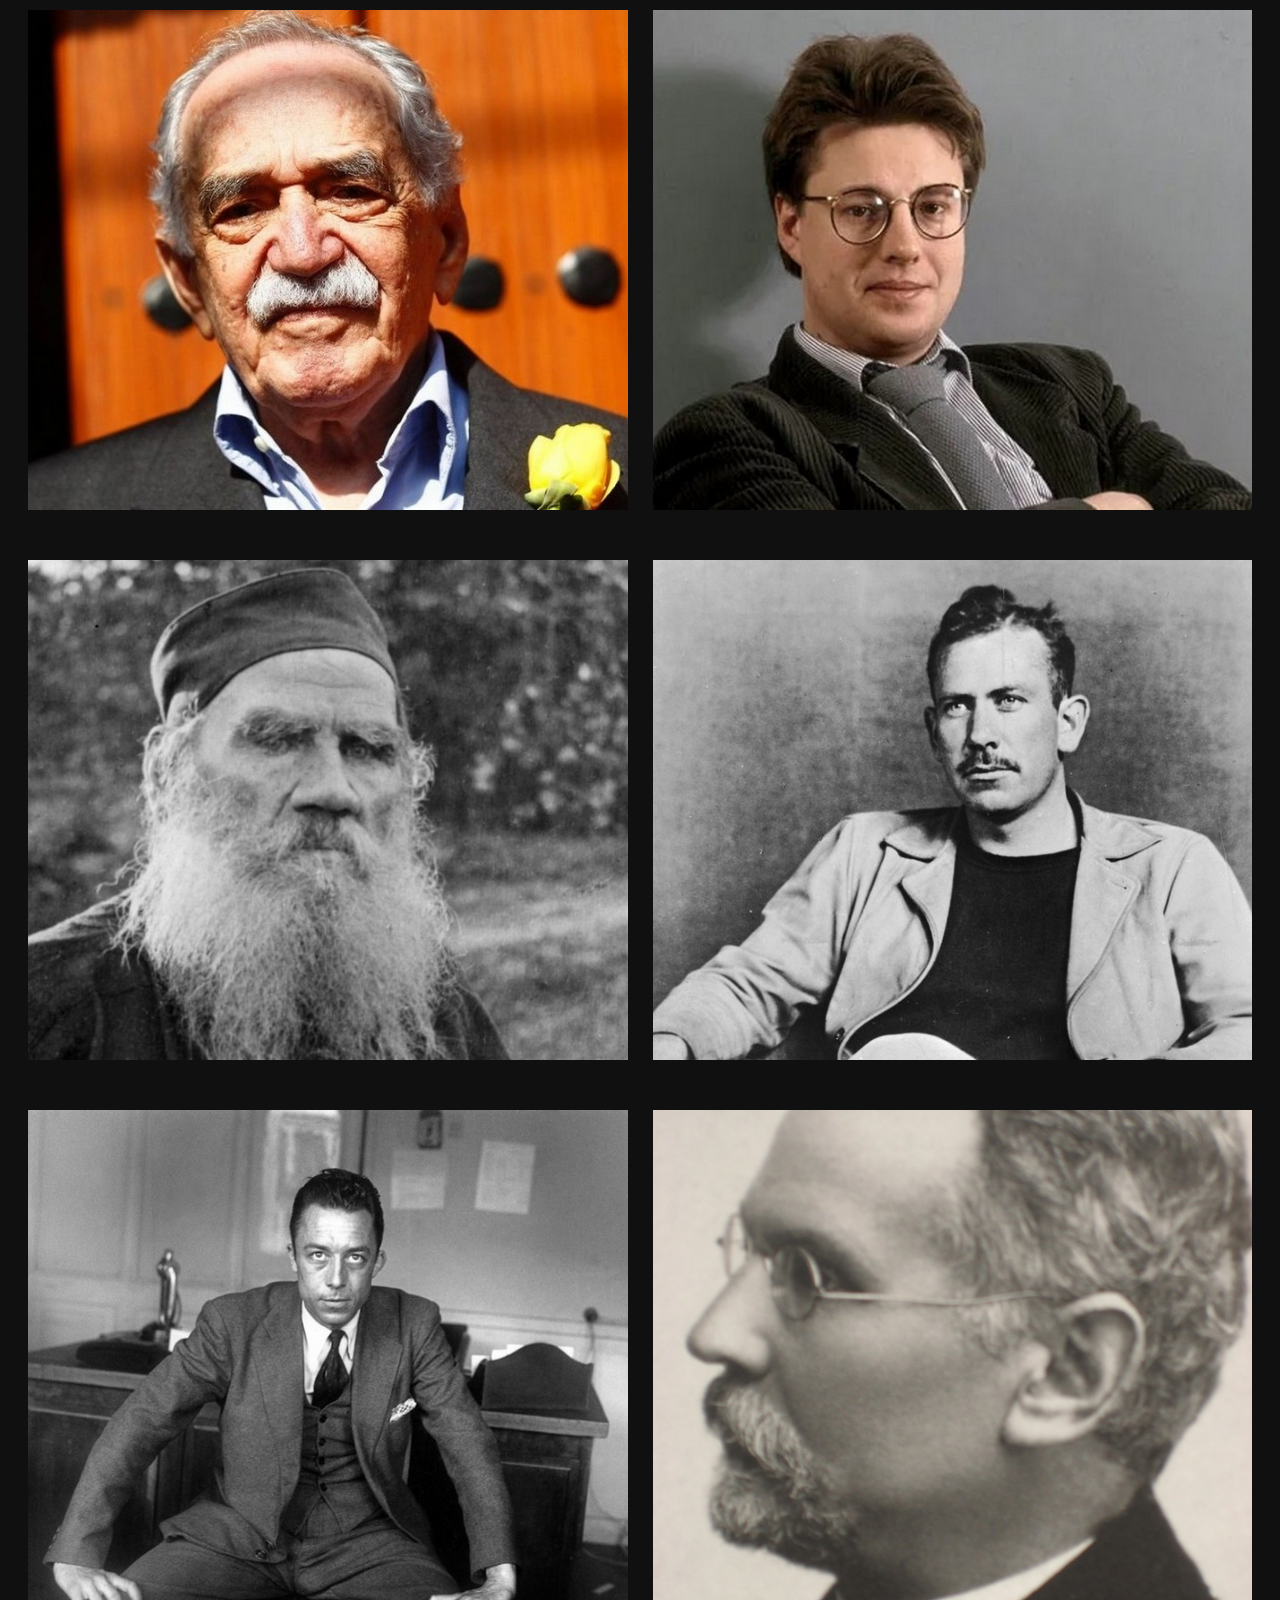
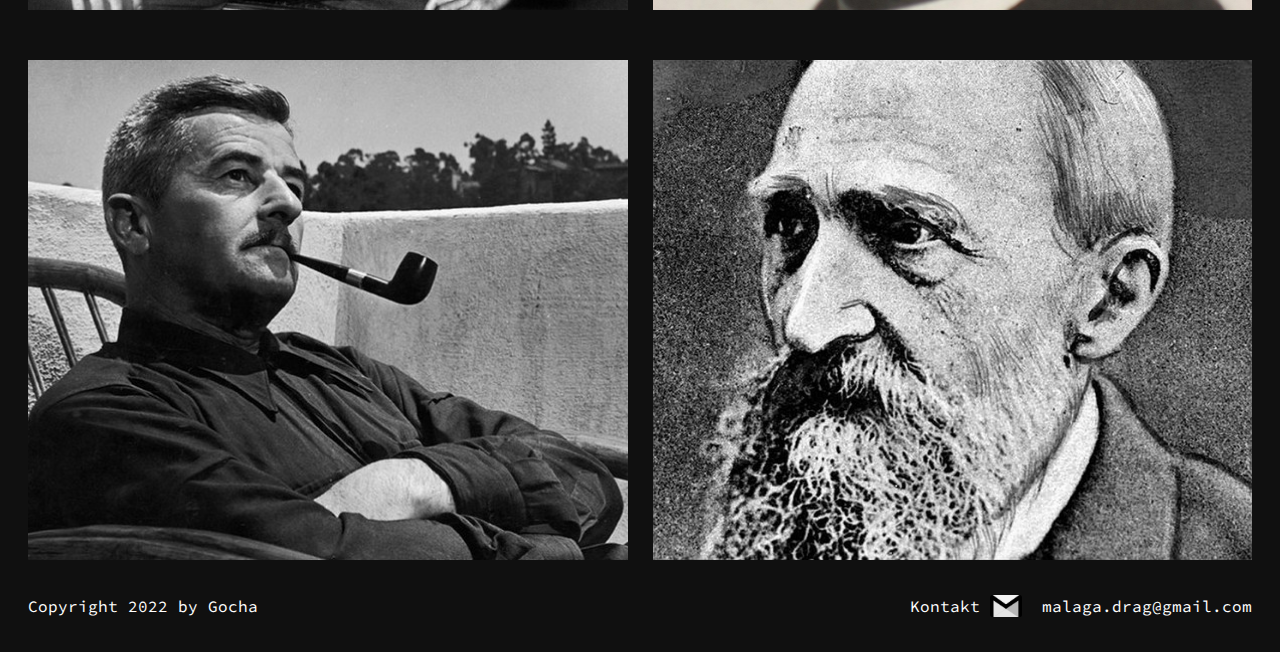
==== commit 18af02b4: "Add javascript addons and new subpage content" ====
--- a/index.html
+++ b/index.html
@@ -1,320 +1,328 @@
-<!DOCTYPE html>
-<html lang="en">
-<head>
-  <meta charset="utf-8">
-  <link rel="stylesheet" href="style.css">
-  <script src="script.js"></script>
-</head>
-<body>
-  <header id="myHeader">
-    <h1>
-        CYTACIK.PL
-    </h1>
-    <nav>
-        <a href="index.html" class="link selected">autorzy</a>
-        <a href="pl.html" class="link">polskie</a>
-        <a href="ang.html" class="link">anglojęzyczne</a>
-        <a href="recommend.html" class="link">polecajki</a>
-    </nav>
-  </header>
-  <section class="container">
-    <p class="paragraph_info">
-        Cześć! Witaj na mojej mikro stronce! Znajdują się tutaj foteczki moich ulubionych autorów książek oraz jedne z najciekawszych cytatów, 
-        które poznałam. Poklikaj, poczytaj, pobaw się ziom! Zmęczyłeś się już? Znajdź jedną z polecanych książek i pocziluj przy niej. Proponowana 
-        muzyka do słuchania przy książkach to <a href="https://open.spotify.com/playlist/37i9dQZF1DX3EgfgehUd1l?si=4a9c6f1b555e498e" class="link" target="_blank" title="link do Spotify :)">Easy 50s</a> na Spotify. Enjoy!
-    </p>
-    <p class="paragraph_auth">
-        AUTORZY
-    </p>
-
-    <div class="photos">
-        <div class="author">
-            <div class="overlay">
-                <h2>
-                  Olga Tokarczuk
-                </h2>
-                <p class="note">
-                    jest polską pisarką i scenarzystką. Urodziła się w 1962 roku w Sulechowie i studiowała na Wydziale Psychologii Uniwersytetu Warszawskiego. Swoje pierwsze opowiadania opublikowała w piśmie "Na przełaj" w 1979 roku pod pseudonimem Natasza Borodin. Jej najważniejszymi powieściami są "Księgi Jakubowe", "Bieguni", "Prawek i inne czasy", "Dom dzienny, dom nocny". W 2018 r. otrzymała literackiego Nobla. Olga Tokarczuk jest feministką, wspiera organizacje działające na rzecz ochrony środowiska i praw zwierząt oraz regularnie bierze udział w paradach równości.
-                </p>
-              </div>
-            <img src="assets/photo_1.jpg">
-        </div>
-        <div class="author">
-            <div class="overlay">
-                <h2>
-                  Ryszard Kapuściński
-                </h2>
-                <p class="note">
-                    to polski reportażysta, publicysta, poeta i fotograf, zwany „cesarzem reportażu”. Urodzony w 1932 w Pińsku, zmarł 23 stycznia 2007 w Warszawie. Autor takich reportaży jak: "Busz po polsku", "Wojna futbolowa", "Cesarz", "Szachinszach" czy "Heban". Podróżował m.in. po republikach Związku Radzieckiego, Chile, Meksyku, Boliwii i Brazylii. Ryszard Kapuściński, który w swoich książkach podniósł reportaż do rangi gatunku literackiego, mawiał, że pisanie to "straszna, fizyczna praca". Pytany, dlaczego wybrał ten właśnie zawód, odpowiadał zazwyczaj, że powodem była ciekawość.
-                </p>
-              </div>
-            <img src="assets/photo_2.jpg">
-        </div>
-        <div class="author">
-            <div class="overlay">
-                <h2>
-                  Szczepan Twardoch
-                </h2>
-                <p class="note">
-                  to urodzony w 1979 r. śląski pisarz, publicysta, autor bestsellerowych powieści: Morfina (2012), Drach (2014), Król (2016) i Królestwo (2018). W jego literackim dorobku znajdują się również uznawany za literackie odkrycie Wieczny Grunwald (2010), tom dzienników Wieloryby i ćmy (2015) oraz zbiór opowiadań Ballada o pewnej panience (2017).
-                  We wrześniu 2020r. premierę miała jego najnowsza powieść - Pokora. Pisze głównie o poczuciu tożsamości - Ślązaków, który jest już Polakami, ale jednocześnie z ojca Niemcami. 
-                </p>
-              </div>
-            <img src="assets/photo_3.jpg">
-        </div>
-        <div class="author">
-            <div class="overlay">
-                <h2>
-                  Fiodor Dostojewski
-                </h2>
-                <p class="note">
-                  to urodzony 30 października 1821 i zmarły w 1881, rosyjski pisarz i eseista, mistrz prozy psychologicznej oraz prekursor egzystencjalizmu. Do jego najważniejszych dzieł należą „Zbrodnia i kara” (1866), „Idiota” (1868), „Biesy” (1872), „Bracia Karamazow” (1881). Problematyka dzieł Dostojewskiego skupiona jest wokół pytania o istnienie Boga, naturę zła oraz kwestię niezawinionego cierpienia. Pisarz zajmował się również socjalizmu, w którym widział duże zagrożenie dla dotychczasowego porządku opartego na rosyjskiej tradycji, silnej władzy cara i religii prawosławnej.
-                </p>
-              </div>
-            <img src="assets/photo_4.jpg">
-        </div>
-        <div class="author">
-            <div class="overlay">
-                <h2>
-                  Stanisław Lem
-                </h2>
-                <p class="note">
-                  przyszedł na świat w roku 1921 roku we Lwowie. Pisarz, futurolog, eseista, satyryk. Urodził się w rodzinie zamożnego lekarza. Rok przed zakończeniem drugiej wojny światowej zostaje repatriowany wraz z rodziną do Polski. Debiutuje nowelą „Człowiek z Marsa”. W 1951 roku zostaje wydana jego pierwsza powieść „Astronauci”. Następnie powstają takie utwory, jak: „Pamiętnik znaleziony w wannie”, „Katar”, „Cyberiada”, „Solaris” itd. Wyjechał z Polski po wprowadzeniu stanu wojennego, wrócił pod koniec lat 80. Zmarł w 2006 roku w Krakowie w wieku 84 lat.
-                </p>
-              </div>
-            <img src="assets/photo_5.jpg">
-        </div>
-        <div class="author">
-            <div class="overlay">
-                <h2>
-                  Henryk Sienkiewicz
-                </h2>
-                <p class="note">
-                  to polski powieściopisarz i nowelista. W latach 70 zadebiutowała w prasie jego powieść „Na marne”. Po ukazaniu się nowel „Hania” i „Stary sługa” Sienkiewicz udaje się w podróż po Ameryce Północnej.  W 1881 powstaje nowela „Latarnik”. Kolejne lata okazują się przełomowe w życiu i twórczości Sienkiewicza, ukazuje się Trylogia, czyli „Ogniem i mieczem”, „Potop” i „Pan Wołodyjowski”. Pod koniec  XIX wieku powstaje „Quo Vadis”, a w roku 1900 „Krzyżacy”. W 1905 roku otrzymał Nobla za całokształt twórczości (a nie – jak się powszechnie sądzi – za powieść „Quo Vadis”). Zmarł w Vevey 15 listopada 1916, gdzie go pochowano.
-                </p>
-              </div>
-            <img src="assets/photo_6.jpg">
-        </div>
-        <div class="author">
-            <div class="overlay">
-                <h2>
-                    Hanna Krall
-                </h2>
-                <p class="note">
-                  to polska pisarka oraz dziennikarka. Urodziła się 20 maja 1935 roku w Warszawie. Jej mężem jest Jerzy Szperkowicz- dziennikarz i reporter zarazem. Jej rodzice byli Żydami. Podczas II wojny światowej zginęło wielu jej krewnych, w tym ojciec. Przeżyła ten mroczny czas tylko dzięki temu, że ukrywali ją Polacy.
-
-                  Jest absolwentką dziennikarstwa na Uniwersytecie Warszawskim. Sławę przyniósł jej wywiad „Zdążyć przed Panem Bogiem” przeprowadzony z Markiem Edelmanem.
-                </p>
-              </div>
-            <img src="assets/photo_7.jpg">
-        </div>
-        <div class="author">
-            <div class="overlay">
-                <h2>
-                  Justyna Kopińska
-                </h2>
-                <p class="note">
-                  to polska dziennikarka i socjolog. Publikuje w Dużym Formacie „Gazety Wyborczej”. Pisze artykuły związane z prawem karnym, sądami, więziennictwem.
-                  Doświadczenie zawodowe zdobywała w Stanach Zjednoczonych i Afryce Środkowej. Laureatka Amnesty International Journalism Award., finalistka Grand Press oraz MediaTorów w kategorii najbardziej znane publikacje.
-                  Autorka książek: „Czy Bóg wybaczy siostrze Bernadetcie?” (2015), „Polska odwraca oczy” (2016), „Z nienawiści do kobiet” (2018).
-                </p>
-              </div>
-            <img src="assets/photo_8.jpg">
-        </div>
-        <div class="author">
-            <div class="overlay">
-                <h2>
-                  Maria Dąbrowska
-                </h2>
-                <p class="note">
-                  to polska powieściopisarka, eseistka, dramatopisarka, tłumaczka dzieł literatury duńskiej, angielskiej i rosyjskiej; autorka tetralogii powieściowej Noce i dnie (1931–1934), za którą była nominowana do Nagrody Nobla w dziedzinie literatury w 1939, 1957, 1959, 1960 i 1965. Była działaczką społeczną, zaangażowaną w edukację i uświadamianie społeczeństwa.
-                </p>
-              </div>
-            <img src="assets/photo_9.jpg">
-        </div>
-        <div class="author">
-            <div class="overlay">
-                <h2>
-                    George R.R. Martin
-                </h2>
-                <p class="note">
-                  to amerykański pisarz, twórca science fiction, fantasy i horrorów, zarówno opowiadań, jak i powieści, wielokrotny zdobywca nagród Nebula i Hugo oraz wielu innych: World Fantasy, Bram Stoker Award, czy Locus Award.
-                  Początkowo publikował pod nazwiskiem pozbawionym dwóch „R”, które dołączył, gdy zaczęto go mylić z producentem płyt The Beatles. Jego utwory przetłumaczono na dziesiątki języków, w tym polski. Jest autorem cyklu fantasy Pieśń lodu i ognia. Na podstawie jego innych prac nakręcono kilka filmów i odcinków serii telewizyjnych (np. Game of Thrones). George R.R. Martin współpracował także przy tworzeniu różnych projektów telewizyjnych (m.in. Strefa mroku, Piękna i Bestia, Doorways).
-                </p>
-              </div>
-            <img src="assets/photo_10.jpg">
-        </div>
-        <div class="author">
-            <div class="overlay">
-                <h2>
-                    Jo Nesbø
-                </h2>
-                <p class="note">
-                  jest twórcą licznych powieści kryminalnych, a jednocześnie jednym z najbardziej rozpoznawalnych współczesnych pisarzy norweskich.
-                  Jest także wokalistą i muzykiem. Na rynku wydawniczym zadebiutował w roku 2007, wówczas wydał swoją pierwszą książkę pt. “Człowiek nietoperz”. Z wykształcenia jest ekonomistą.
-                  Napisał np.: “Krew na śniegu”, “Pierwszy śnieg”, “Trzeci klucz”, “Pancerne serce”.
-                  Nesbo najbardziej znany jest z serii powieści kryminalnych, w których głównym bohaterem jest policjant Harry Hole. Kryminały Nesbo są niezwykle intrygujące, wiele wątków jest zaskakujących dla czytelnika. Sam bohater jest postacią nietuzinkową, charakteryzuje się sarkastycznym poczuciem humoru i ekstrawaganckim zachowaniem.
-                </p>
-              </div>
-            <img src="assets/photo_11.jpg">
-        </div>
-        <div class="author">
-            <div class="overlay">
-                <h2>
-                    Ernest Hemingway
-                </h2>
-                <p class="note">
-                  to amerykański pisarz i dziennikarz. Jest autorem takich powieści jak "Słońce też wschodzi", "Pożegnanie z bronią", "Komu bije dzwon" oraz opowiadań "Śniegi Kilimandżaro" i "Stary człowiek i morze". Często jest przedstawiany jako klasyczny przedstawiciel literatury amerykańskiej. Styl pisania Hemingwaya stał się znany jako „iceberg theory”. Podczas II wojny światowej brał udział między innymi w wyzwoleniu Paryża i ofensywie w Ardenach.
-
-                  W 1952 roku podczas pobytu na safari dwukrotnie przeżył wypadki lotnicze. Został laureatem Nagrody Pulitzera za opowiadanie Stary człowiek i morze w 1953 roku oraz Nagrody Nobla w dziedzinie literatury rok później.
-                </p>
-              </div>
-            <img src="assets/photo_12.jpg">
-        </div>
-        <div class="author">
-            <div class="overlay">
-                <h2>
-                    George Orwell
-                </h2>
-                <p class="note">
-                  to brytyjski pisarz i publicysta, uczestnik hiszpańskiej wojny domowej. Jego dzieła odzwierciedlają inteligencję, dowcip i wrażliwość na nierówności społeczne autora. Zagorzały krytyk systemów totalitarnych, zwolennik socjalizmu demokratycznego. Orwell pisał powieści i felietony; zajmował się także krytyką literacką. Za jego najbardziej znane dzieła uznawane są: futurystyczna, antyutopijna powieść "Rok 1984" i satyryczna opowieść będąca alegorią systemu totalitarnego "Folwark zwierzęcy". 
-                </p>
-              </div>
-            <img src="assets/photo_13.jpg">
-        </div>
-        <div class="author">
-            <div class="overlay">
-                <h2>
-                  Andrzej Sapkowski
-                </h2>
-                <p class="note">
-                  Andrzej Sapkowski to polski pisarz, specjalizujący się w literaturze fantastycznej. Z wykształcenia jest ekonomistą. Urodził się 21 czerwca 1948 roku w Łodzi. Znany jest przede wszystkim z opowiadań i sagi o Wiedźminie, Geralcie z Rivii. Jego książki przetłumaczono na ponad 20 języków.
-                </p>
-              </div>
-            <img src="assets/photo_14.jpg">
-        </div>
-        <div class="author">
-            <div class="overlay">
-                <h2>
-                  Stephen King
-                </h2>
-                <p class="note">
-                  to amerykański pisarz specjalizujący się w literaturze grozy. W przeszłości wydawał książki pod pseudonimami: Richard Bachman lub John Swithen. Jego książki rozeszły się w nakładzie przekraczającym 350 milionów egzemplarzy. Jest autorem horrorów, które przeszły do klasyki gatunku, jak np. "Lśnienie, "Smętarz dla zwierzaków", "Miasteczko Salem", "Podpalaczka". Nie ogranicza się jednak do jednego gatunku, czego przykładem są: "Cztery pory roku", "Zielona mila", "Oczy smoka", "Bastion" oraz 8-tomowy cykl powieści fantastycznych "Mroczna Wieża".
-                </p>
-              </div>
-            <img src="assets/photo_15.jpg">
-        </div>
-        <div class="author">
-            <div class="overlay">
-                <h2>
-                    Vladimir Nabokov
-                </h2>
-                <p class="note">
-                  to rosyjski i amerykański pisarz, tworzący do mniej więcej 1938 roku głównie w języku ojczystym, potem głównie w języku angielskim, autor kilku tekstów w języku francuskim. Z wykształcenia filolog (romanista i rusycysta), krótko studiował zoologię, przez całe życie zajmował się lepidopterologią, hobbystycznie układał zadania szachowe, w latach 1941–1959 był wykładowcą literatury na uczelniach amerykańskich. Szeroką sławę przyniosła mu powieść "Lolita" (opublikowana w Paryżu, 1955).
-                </p>
-              </div>
-            <img src="assets/photo_16.jpg">
-        </div>
-        <div class="author">
-            <div class="overlay">
-                <h2>
-                    Gabriel García Márquez
-                </h2>
-                <p class="note">
-                  to kolumbijski powieściopisarz, dziennikarz i działacz społeczny, jeden z najwybitniejszych twórców tzw. realizmu magicznego, laureat Nagrody Nobla w dziedzinie literatury (1982) za „powieści i opowiadania, w których fantazja i realizm łączą się w złożony świat poezji, odzwierciedlającej życie i konflikty całego kontynentu”. Napisał m.in. "Rzecz o mych smutnych dziwkach", "Miłość w czasach zarazy", "Sto lat samotności".
-                </p>
-              </div>
-            <img src="assets/photo_17.jpg">
-        </div>
-        <div class="author">
-            <div class="overlay">
-                <h2>
-                    Stieg Larsson
-                </h2>
-                <p class="note">
-                  to (zmarły w 2004 r.) szwedzki dziennikarz i pisarz zajmujący się w swojej twórczości prawicowym ekstremizmem, mizoginią i rasizmem, autor powieści kryminalnych, dwukrotnie nagrodzony skandynawską nagrodą Szklanego Klucza. Najbardziej znany jako autor wydanej po jego śmierci trylogii feministycznych kryminałów Millennium o Mikaelu Blomkviście i Lisbeth Salander. W 2008 był drugim najlepiej sprzedającym się autorem na świecie.
-                </p>
-              </div>
-            <img src="assets/photo_18.jpg">
-        </div>
-        <div class="author">
-            <div class="overlay">
-                <h2>
-                    Lew Tołstoj
-                </h2>
-                <p class="note">
-                  to rosyjski intelektualista: powieściopisarz, dramaturg, krytyk literacki, myśliciel, pedagog, przedstawiciel realizmu. Klasyk literatury rosyjskiej i światowej. Uchodził za najwyższy autorytet moralny w Rosji na przełomie XIX–XX w. Jego idee „nieprzeciwstawiania się złu przemocą” miały znaczący wpływ na poglądy Mahatmy Gandhiego i Martina Luthera Kinga. Ponadto twórca koncepcji samodoskonalenia moralnego jednostki oraz programowego antyestetyzmu i postulowania sztuki moralistycznej. 
-                </p>
-              </div>
-            <img src="assets/photo_19.jpg">
-        </div>
-        <div class="author">
-            <div class="overlay">
-                <h2>
-                    John Steinbeck
-                </h2>
-                <p class="note">
-                  to amerykański pisarz i dziennikarz, laureat nagrody Nobla w dziedzinie literatury z 1962. Przebywanie podczas pracy wśród robotników oraz przywiązanie do rodzinnej Kalifornii ukształtowało charakterystyczną tematykę, nastrojowość i ton jego utworów.
-                  Największym sukcesem Johna okazała się jednak powieść "Grona gniewu" (1939) – ponura, poruszająca historia o tułaczce oklahomskich farmerów poszukujących pracy podczas wielkiego kryzysu. W twórczości Steinbecka mamy do czynienia z dokładnym i aktualnym realizmem, ponadczasowymi motywami ludzkiej godności i cierpienia.
-                </p>
-              </div>
-            <img src="assets/photo_20.jpg">
-        </div>
-        <div class="author">
-            <div class="overlay">
-                <h2>
-                    Albert Camus
-                </h2>
-                <p class="note">
-                  to francuski pisarz, dramaturg, eseista i reżyser teatralny. Urodzony w Algierii Francuskiej, tworzył swoje dzieła głównie we Francji europejskiej. Jest uważany za czołowego reprezentanta egzystencjalizmu w literaturze i za jednego z najwybitniejszych intelektualistów Europy w II połowie XX wieku. Był laureatem Nagrody Nobla w dziedzinie literatury w 1957.
-                  Napisał m.in. "Dżumę", "Obcego" czy "Człowieka zbuntowanego".
-                </p>
-              </div>
-            <img src="assets/photo_21.jpg">
-        </div>
-        <div class="author">
-            <div class="overlay">
-                <h2>
-                    Bolesław Prus
-                </h2>
-                <p class="note">
-                  (właśc. Aleksander Głowacki herbu Prus) to polski pisarz, prozaik, nowelista i publicysta okresu pozytywizmu, współtwórca polskiego realizmu, kronikarz Warszawy, myśliciel i popularyzator wiedzy, działacz społeczny, propagator turystyki pieszej i rowerowej. Twórczość prozatorska Bolesława Prusa należy do największych osiągnięć literatury polskiej. Napisał: "Lalkę", "Antka", "Katarynkę", "Kamizelkę", "Faraona", "Empancypantki" oraz "Placówkę".
-                </p>
-              </div>
-            <img src="assets/photo_22.jpg">
-        </div>
-        <div class="author">
-            <div class="overlay">
-                <h2>
-                    William Faulkner
-                </h2>
-                <p class="note">
-                  to amerykański powieściopisarz, autor opowiadań i poeta. Laureat Nagrody Nobla w dziedzinie literatury w 1949. Życie Faulknera związane było z amerykańskim Południem, a bogata twórczość pisarza była literacką rekonstrukcją jego dziejów od czasów wojny secesyjnej po współczesność.
-                  Stworzył np. "Wściekłość i wrzask", "Absalomie, absalomie", "Światłość w sierpniu". Twórczość Faulknera uchodzi za stawiającą czytelnikowi wysokie wymagania. Utwory Amerykanina, o sporej głębi emocjonalnej i często dotyczące konfliktów psychologicznych, cechują się długimi zdaniami i wyszukanym tokiem narracji. 
-                </p>
-              </div>
-            <img src="assets/photo_23.jpg">
-        </div>
-        <div class="author">
-            <div class="overlay">
-                <h2>
-                    Józef Ignacy Kraszewski
-                </h2>
-                <p class="note">
-                  to polski pisarz, publicysta, wydawca, historyk, encyklopedysta, działacz społeczny i polityczny, współzałożyciel Macierzy Polskiej, autor z największą liczbą wydanych książek i wierszy w historii literatury polskiej (pod tym względem siódmy na świecie) oraz malarz. Pseudonimy literackie: Bogdan Bolesławita, Kaniowa, Dr Omega, Kleofas Fakund Pasternak, JIK, B.B. i inne. Naskrobał np. "Starą baśń", "Banitę", "Chatę za wsią", "Białego Księcia".
-                </p>
-              </div>
-            <img src="assets/photo_24.jpg">
-        </div>
-    </div>
-  </section>
-  <footer>
-    <p>Copyright 2022 by Gocha</p>
-    <nav>
-        <p>Kontakt</p>
-        <img src="assets/gmail_icon.png" class="footer_img">
-        <a href="https://mail.google.com/mail/u/0/#inbox?compose=CllgCKCJFGNkbSZMhmxxRlQTgqxSPNVxsGJXgvqpGrmFVBbMrVkvjthPmwjMTkLwLlDRlqJLvRg" class="link" target="_blank">malaga.drag@gmail.com</a>
-    <nav>
-  </footer>
-</body>
+<!DOCTYPE html>
+<html lang="en">
+<head>
+  <meta charset="utf-8">
+  <link rel="stylesheet" href="style.css">
+  <script src="script.js"></script>
+  <title>
+    Cytacik.pl
+  </title>
+</head>
+<body>
+  <header id="myHeader">
+    <h1>
+        CYTACIK.PL
+    </h1>
+    <nav>
+        <a href="index.html" class="link selected">autorzy</a>
+        <a href="pl.html" class="link">polskie</a>
+        <a href="ob.html" class="link">obcojęzyczne</a>
+        <a href="recommend.html" class="link">polecajki</a>
+    </nav>
+  </header>
+  <section class="container">
+    <p class="paragraph_info">
+        Cześć! Witaj na mojej mikro stronce! Znajdują się tutaj foteczki moich ulubionych autorów książek oraz jedne z najciekawszych cytatów, 
+        które poznałam. Poklikaj, poczytaj, pobaw się ziom! Zmęczyłeś się już? Znajdź jedną z polecanych książek i pocziluj przy niej. Proponowana 
+        muzyka do słuchania przy książkach to <a href="https://open.spotify.com/playlist/37i9dQZF1DX3EgfgehUd1l?si=4a9c6f1b555e498e" class="link" target="_blank" title="link do Spotify :)">Easy 50s</a> na Spotify. Enjoy!
+    </p>
+    <p class="paragraph_auth">
+        AUTORZY
+    </p>
+
+    <div class="photos">
+        <div class="author">
+            <div class="overlay">
+                <h2>
+                  Olga Tokarczuk
+                </h2>
+                <p class="note">
+                    jest polską pisarką i scenarzystką. Urodziła się w 1962 roku w Sulechowie i studiowała na Wydziale Psychologii Uniwersytetu Warszawskiego. Swoje pierwsze opowiadania opublikowała w piśmie "Na przełaj" w 1979 roku pod pseudonimem Natasza Borodin. Jej najważniejszymi powieściami są "Księgi Jakubowe", "Bieguni", "Prawek i inne czasy", "Dom dzienny, dom nocny". W 2018 r. otrzymała literackiego Nobla. Olga Tokarczuk jest feministką, wspiera organizacje działające na rzecz ochrony środowiska i praw zwierząt oraz regularnie bierze udział w paradach równości.
+                </p>
+              </div>
+            <img src="assets/photo_1.jpg">
+        </div>
+        <div class="author">
+            <div class="overlay">
+                <h2>
+                  Ryszard Kapuściński
+                </h2>
+                <p class="note">
+                    to polski reportażysta, publicysta, poeta i fotograf, zwany „cesarzem reportażu”. Urodzony w 1932 w Pińsku, zmarł 23 stycznia 2007 w Warszawie. Autor takich reportaży jak: "Busz po polsku", "Wojna futbolowa", "Cesarz", "Szachinszach" czy "Heban". Podróżował m.in. po republikach Związku Radzieckiego, Chile, Meksyku, Boliwii i Brazylii. Ryszard Kapuściński, który w swoich książkach podniósł reportaż do rangi gatunku literackiego, mawiał, że pisanie to "straszna, fizyczna praca". Pytany, dlaczego wybrał ten właśnie zawód, odpowiadał zazwyczaj, że powodem była ciekawość.
+                </p>
+              </div>
+            <img src="assets/photo_2.jpg">
+        </div>
+        <div class="author">
+            <div class="overlay">
+                <h2>
+                  Szczepan Twardoch
+                </h2>
+                <p class="note">
+                  to urodzony w 1979 r. śląski pisarz, publicysta, autor bestsellerowych powieści: Morfina (2012), Drach (2014), Król (2016) i Królestwo (2018). W jego literackim dorobku znajdują się również uznawany za literackie odkrycie Wieczny Grunwald (2010), tom dzienników Wieloryby i ćmy (2015) oraz zbiór opowiadań Ballada o pewnej panience (2017).
+                  We wrześniu 2020r. premierę miała jego najnowsza powieść - Pokora. Pisze głównie o poczuciu tożsamości - Ślązaków, który jest już Polakami, ale jednocześnie z ojca Niemcami. 
+                </p>
+              </div>
+            <img src="assets/photo_3.jpg">
+        </div>
+        <div class="author">
+            <div class="overlay">
+                <h2>
+                  Fiodor Dostojewski
+                </h2>
+                <p class="note">
+                  to urodzony 30 października 1821 i zmarły w 1881, rosyjski pisarz i eseista, mistrz prozy psychologicznej oraz prekursor egzystencjalizmu. Do jego najważniejszych dzieł należą „Zbrodnia i kara” (1866), „Idiota” (1868), „Biesy” (1872), „Bracia Karamazow” (1881). Problematyka dzieł Dostojewskiego skupiona jest wokół pytania o istnienie Boga, naturę zła oraz kwestię niezawinionego cierpienia. Pisarz zajmował się również socjalizmu, w którym widział duże zagrożenie dla dotychczasowego porządku opartego na rosyjskiej tradycji, silnej władzy cara i religii prawosławnej.
+                </p>
+              </div>
+            <img src="assets/photo_4.jpg">
+        </div>
+        <div class="author">
+            <div class="overlay">
+                <h2>
+                  Stanisław Lem
+                </h2>
+                <p class="note">
+                  przyszedł na świat w roku 1921 roku we Lwowie. Pisarz, futurolog, eseista, satyryk. Urodził się w rodzinie zamożnego lekarza. Rok przed zakończeniem drugiej wojny światowej zostaje repatriowany wraz z rodziną do Polski. Debiutuje nowelą „Człowiek z Marsa”. W 1951 roku zostaje wydana jego pierwsza powieść „Astronauci”. Następnie powstają takie utwory, jak: „Pamiętnik znaleziony w wannie”, „Katar”, „Cyberiada”, „Solaris” itd. Wyjechał z Polski po wprowadzeniu stanu wojennego, wrócił pod koniec lat 80. Zmarł w 2006 roku w Krakowie w wieku 84 lat.
+                </p>
+              </div>
+            <img src="assets/photo_5.jpg">
+        </div>
+        <div class="author">
+            <div class="overlay">
+                <h2>
+                  Henryk Sienkiewicz
+                </h2>
+                <p class="note">
+                  to polski powieściopisarz i nowelista. W latach 70 zadebiutowała w prasie jego powieść „Na marne”. Po ukazaniu się nowel „Hania” i „Stary sługa” Sienkiewicz udaje się w podróż po Ameryce Północnej.  W 1881 powstaje nowela „Latarnik”. Kolejne lata okazują się przełomowe w życiu i twórczości Sienkiewicza, ukazuje się Trylogia, czyli „Ogniem i mieczem”, „Potop” i „Pan Wołodyjowski”. Pod koniec  XIX wieku powstaje „Quo Vadis”, a w roku 1900 „Krzyżacy”. W 1905 roku otrzymał Nobla za całokształt twórczości (a nie – jak się powszechnie sądzi – za powieść „Quo Vadis”). Zmarł w Vevey 15 listopada 1916, gdzie go pochowano.
+                </p>
+              </div>
+            <img src="assets/photo_6.jpg">
+        </div>
+        <div class="author">
+            <div class="overlay">
+                <h2>
+                    Hanna Krall
+                </h2>
+                <p class="note">
+                  to polska pisarka oraz dziennikarka. Urodziła się 20 maja 1935 roku w Warszawie. Jej mężem jest Jerzy Szperkowicz- dziennikarz i reporter zarazem. Jej rodzice byli Żydami. Podczas II wojny światowej zginęło wielu jej krewnych, w tym ojciec. Przeżyła ten mroczny czas tylko dzięki temu, że ukrywali ją Polacy.
+
+                  Jest absolwentką dziennikarstwa na Uniwersytecie Warszawskim. Sławę przyniósł jej wywiad „Zdążyć przed Panem Bogiem” przeprowadzony z Markiem Edelmanem.
+                </p>
+              </div>
+            <img src="assets/photo_7.jpg">
+        </div>
+        <div class="author">
+            <div class="overlay">
+                <h2>
+                  Justyna Kopińska
+                </h2>
+                <p class="note">
+                  to polska dziennikarka i socjolog. Publikuje w Dużym Formacie „Gazety Wyborczej”. Pisze artykuły związane z prawem karnym, sądami, więziennictwem.
+                  Doświadczenie zawodowe zdobywała w Stanach Zjednoczonych i Afryce Środkowej. Laureatka Amnesty International Journalism Award., finalistka Grand Press oraz MediaTorów w kategorii najbardziej znane publikacje.
+                  Autorka książek: „Czy Bóg wybaczy siostrze Bernadetcie?” (2015), „Polska odwraca oczy” (2016), „Z nienawiści do kobiet” (2018).
+                </p>
+              </div>
+            <img src="assets/photo_8.jpg">
+        </div>
+        <div class="author">
+            <div class="overlay">
+                <h2>
+                  Maria Dąbrowska
+                </h2>
+                <p class="note">
+                  to polska powieściopisarka, eseistka, dramatopisarka, tłumaczka dzieł literatury duńskiej, angielskiej i rosyjskiej; autorka tetralogii powieściowej Noce i dnie (1931–1934), za którą była nominowana do Nagrody Nobla w dziedzinie literatury w 1939, 1957, 1959, 1960 i 1965. Była działaczką społeczną, zaangażowaną w edukację i uświadamianie społeczeństwa.
+                </p>
+              </div>
+            <img src="assets/photo_9.jpg">
+        </div>
+        <div class="author">
+            <div class="overlay">
+                <h2>
+                    George R.R. Martin
+                </h2>
+                <p class="note">
+                  to amerykański pisarz, twórca science fiction, fantasy i horrorów, zarówno opowiadań, jak i powieści, wielokrotny zdobywca nagród Nebula i Hugo oraz wielu innych: World Fantasy, Bram Stoker Award, czy Locus Award.
+                  Początkowo publikował pod nazwiskiem pozbawionym dwóch „R”, które dołączył, gdy zaczęto go mylić z producentem płyt The Beatles. Jego utwory przetłumaczono na dziesiątki języków, w tym polski. Jest autorem cyklu fantasy Pieśń lodu i ognia. Na podstawie jego innych prac nakręcono kilka filmów i odcinków serii telewizyjnych (np. Game of Thrones). George R.R. Martin współpracował także przy tworzeniu różnych projektów telewizyjnych (m.in. Strefa mroku, Piękna i Bestia, Doorways).
+                </p>
+              </div>
+            <img src="assets/photo_10.jpg">
+        </div>
+        <div class="author">
+            <div class="overlay">
+                <h2>
+                    Jo Nesbø
+                </h2>
+                <p class="note">
+                  jest twórcą licznych powieści kryminalnych, a jednocześnie jednym z najbardziej rozpoznawalnych współczesnych pisarzy norweskich.
+                  Jest także wokalistą i muzykiem. Na rynku wydawniczym zadebiutował w roku 2007, wówczas wydał swoją pierwszą książkę pt. “Człowiek nietoperz”. Z wykształcenia jest ekonomistą.
+                  Napisał np.: “Krew na śniegu”, “Pierwszy śnieg”, “Trzeci klucz”, “Pancerne serce”.
+                  Nesbo najbardziej znany jest z serii powieści kryminalnych, w których głównym bohaterem jest policjant Harry Hole. Kryminały Nesbo są niezwykle intrygujące, wiele wątków jest zaskakujących dla czytelnika. Sam bohater jest postacią nietuzinkową, charakteryzuje się sarkastycznym poczuciem humoru i ekstrawaganckim zachowaniem.
+                </p>
+              </div>
+            <img src="assets/photo_11.jpg">
+        </div>
+        <div class="author">
+            <div class="overlay">
+                <h2>
+                    Ernest Hemingway
+                </h2>
+                <p class="note">
+                  to amerykański pisarz i dziennikarz. Jest autorem takich powieści jak "Słońce też wschodzi", "Pożegnanie z bronią", "Komu bije dzwon" oraz opowiadań "Śniegi Kilimandżaro" i "Stary człowiek i morze". Często jest przedstawiany jako klasyczny przedstawiciel literatury amerykańskiej. Styl pisania Hemingwaya stał się znany jako „iceberg theory”. Podczas II wojny światowej brał udział między innymi w wyzwoleniu Paryża i ofensywie w Ardenach.
+
+                  W 1952 roku podczas pobytu na safari dwukrotnie przeżył wypadki lotnicze. Został laureatem Nagrody Pulitzera za opowiadanie Stary człowiek i morze w 1953 roku oraz Nagrody Nobla w dziedzinie literatury rok później.
+                </p>
+              </div>
+            <img src="assets/photo_12.jpg">
+        </div>
+        <div class="author">
+            <div class="overlay">
+                <h2>
+                    George Orwell
+                </h2>
+                <p class="note">
+                  to brytyjski pisarz i publicysta, uczestnik hiszpańskiej wojny domowej. Jego dzieła odzwierciedlają inteligencję, dowcip i wrażliwość na nierówności społeczne autora. Zagorzały krytyk systemów totalitarnych, zwolennik socjalizmu demokratycznego. Orwell pisał powieści i felietony; zajmował się także krytyką literacką. Za jego najbardziej znane dzieła uznawane są: futurystyczna, antyutopijna powieść "Rok 1984" i satyryczna opowieść będąca alegorią systemu totalitarnego "Folwark zwierzęcy". 
+                </p>
+              </div>
+            <img src="assets/photo_13.jpg">
+        </div>
+        <div class="author">
+            <div class="overlay">
+                <h2>
+                  Andrzej Sapkowski
+                </h2>
+                <p class="note">
+                  Andrzej Sapkowski to polski pisarz, specjalizujący się w literaturze fantastycznej. Z wykształcenia jest ekonomistą. Urodził się 21 czerwca 1948 roku w Łodzi. Znany jest przede wszystkim z opowiadań i sagi o Wiedźminie, Geralcie z Rivii. Jego książki przetłumaczono na ponad 20 języków.
+                </p>
+              </div>
+            <img src="assets/photo_14.jpg">
+        </div>
+        <div class="author">
+            <div class="overlay">
+                <h2>
+                  Stephen King
+                </h2>
+                <p class="note">
+                  to amerykański pisarz specjalizujący się w literaturze grozy. W przeszłości wydawał książki pod pseudonimami: Richard Bachman lub John Swithen. Jego książki rozeszły się w nakładzie przekraczającym 350 milionów egzemplarzy. Jest autorem horrorów, które przeszły do klasyki gatunku, jak np. "Lśnienie, "Smętarz dla zwierzaków", "Miasteczko Salem", "Podpalaczka". Nie ogranicza się jednak do jednego gatunku, czego przykładem są: "Cztery pory roku", "Zielona mila", "Oczy smoka", "Bastion" oraz 8-tomowy cykl powieści fantastycznych "Mroczna Wieża".
+                </p>
+              </div>
+            <img src="assets/photo_15.jpg">
+        </div>
+        <div class="author">
+            <div class="overlay">
+                <h2>
+                    Vladimir Nabokov
+                </h2>
+                <p class="note">
+                  to rosyjski i amerykański pisarz, tworzący do mniej więcej 1938 roku głównie w języku ojczystym, potem głównie w języku angielskim, autor kilku tekstów w języku francuskim. Z wykształcenia filolog (romanista i rusycysta), krótko studiował zoologię, przez całe życie zajmował się lepidopterologią, hobbystycznie układał zadania szachowe, w latach 1941–1959 był wykładowcą literatury na uczelniach amerykańskich. Szeroką sławę przyniosła mu powieść "Lolita" (opublikowana w Paryżu, 1955).
+                </p>
+              </div>
+            <img src="assets/photo_16.jpg">
+        </div>
+        <div class="author">
+            <div class="overlay">
+                <h2>
+                    Gabriel García Márquez
+                </h2>
+                <p class="note">
+                  to kolumbijski powieściopisarz, dziennikarz i działacz społeczny, jeden z najwybitniejszych twórców tzw. realizmu magicznego, laureat Nagrody Nobla w dziedzinie literatury (1982) za „powieści i opowiadania, w których fantazja i realizm łączą się w złożony świat poezji, odzwierciedlającej życie i konflikty całego kontynentu”. Napisał m.in. "Rzecz o mych smutnych dziwkach", "Miłość w czasach zarazy", "Sto lat samotności".
+                </p>
+              </div>
+            <img src="assets/photo_17.jpg">
+        </div>
+        <div class="author">
+            <div class="overlay">
+                <h2>
+                    Stieg Larsson
+                </h2>
+                <p class="note">
+                  to (zmarły w 2004 r.) szwedzki dziennikarz i pisarz zajmujący się w swojej twórczości prawicowym ekstremizmem, mizoginią i rasizmem, autor powieści kryminalnych, dwukrotnie nagrodzony skandynawską nagrodą Szklanego Klucza. Najbardziej znany jako autor wydanej po jego śmierci trylogii feministycznych kryminałów Millennium o Mikaelu Blomkviście i Lisbeth Salander. W 2008 był drugim najlepiej sprzedającym się autorem na świecie.
+                </p>
+              </div>
+            <img src="assets/photo_18.jpg">
+        </div>
+        <div class="author">
+            <div class="overlay">
+                <h2>
+                    Lew Tołstoj
+                </h2>
+                <p class="note">
+                  to rosyjski intelektualista: powieściopisarz, dramaturg, krytyk literacki, myśliciel, pedagog, przedstawiciel realizmu. Klasyk literatury rosyjskiej i światowej. Uchodził za najwyższy autorytet moralny w Rosji na przełomie XIX–XX w. Jego idee „nieprzeciwstawiania się złu przemocą” miały znaczący wpływ na poglądy Mahatmy Gandhiego i Martina Luthera Kinga. Ponadto twórca koncepcji samodoskonalenia moralnego jednostki oraz programowego antyestetyzmu i postulowania sztuki moralistycznej. 
+                </p>
+              </div>
+            <img src="assets/photo_19.jpg">
+        </div>
+        <div class="author">
+            <div class="overlay">
+                <h2>
+                    John Steinbeck
+                </h2>
+                <p class="note">
+                  to amerykański pisarz i dziennikarz, laureat nagrody Nobla w dziedzinie literatury z 1962. Przebywanie podczas pracy wśród robotników oraz przywiązanie do rodzinnej Kalifornii ukształtowało charakterystyczną tematykę, nastrojowość i ton jego utworów.
+                  Największym sukcesem Johna okazała się jednak powieść "Grona gniewu" (1939) – ponura, poruszająca historia o tułaczce oklahomskich farmerów poszukujących pracy podczas wielkiego kryzysu. W twórczości Steinbecka mamy do czynienia z dokładnym i aktualnym realizmem, ponadczasowymi motywami ludzkiej godności i cierpienia.
+                </p>
+              </div>
+            <img src="assets/photo_20.jpg">
+        </div>
+        <div class="author">
+            <div class="overlay">
+                <h2>
+                    Albert Camus
+                </h2>
+                <p class="note">
+                  to francuski pisarz, dramaturg, eseista i reżyser teatralny. Urodzony w Algierii Francuskiej, tworzył swoje dzieła głównie we Francji europejskiej. Jest uważany za czołowego reprezentanta egzystencjalizmu w literaturze i za jednego z najwybitniejszych intelektualistów Europy w II połowie XX wieku. Był laureatem Nagrody Nobla w dziedzinie literatury w 1957.
+                  Napisał m.in. "Dżumę", "Obcego" czy "Człowieka zbuntowanego".
+                </p>
+              </div>
+            <img src="assets/photo_21.jpg">
+        </div>
+        <div class="author">
+            <div class="overlay">
+                <h2>
+                    Bolesław Prus
+                </h2>
+                <p class="note">
+                  (właśc. Aleksander Głowacki herbu Prus) to polski pisarz, prozaik, nowelista i publicysta okresu pozytywizmu, współtwórca polskiego realizmu, kronikarz Warszawy, myśliciel i popularyzator wiedzy, działacz społeczny, propagator turystyki pieszej i rowerowej. Twórczość prozatorska Bolesława Prusa należy do największych osiągnięć literatury polskiej. Napisał: "Lalkę", "Antka", "Katarynkę", "Kamizelkę", "Faraona", "Empancypantki" oraz "Placówkę".
+                </p>
+              </div>
+            <img src="assets/photo_22.jpg">
+        </div>
+        <div class="author">
+            <div class="overlay">
+                <h2>
+                    William Faulkner
+                </h2>
+                <p class="note">
+                  to amerykański powieściopisarz, autor opowiadań i poeta. Laureat Nagrody Nobla w dziedzinie literatury w 1949. Życie Faulknera związane było z amerykańskim Południem, a bogata twórczość pisarza była literacką rekonstrukcją jego dziejów od czasów wojny secesyjnej po współczesność.
+                  Stworzył np. "Wściekłość i wrzask", "Absalomie, absalomie", "Światłość w sierpniu". Twórczość Faulknera uchodzi za stawiającą czytelnikowi wysokie wymagania. Utwory Amerykanina, o sporej głębi emocjonalnej i często dotyczące konfliktów psychologicznych, cechują się długimi zdaniami i wyszukanym tokiem narracji. 
+                </p>
+              </div>
+            <img src="assets/photo_23.jpg">
+        </div>
+        <div class="author">
+            <div class="overlay">
+                <h2>
+                    Józef Ignacy Kraszewski
+                </h2>
+                <p class="note">
+                  to polski pisarz, publicysta, wydawca, historyk, encyklopedysta, działacz społeczny i polityczny, współzałożyciel Macierzy Polskiej, autor z największą liczbą wydanych książek i wierszy w historii literatury polskiej (pod tym względem siódmy na świecie) oraz malarz. Pseudonimy literackie: Bogdan Bolesławita, Kaniowa, Dr Omega, Kleofas Fakund Pasternak, JIK, B.B. i inne. Naskrobał np. "Starą baśń", "Banitę", "Chatę za wsią", "Białego Księcia".
+                </p>
+              </div>
+            <img src="assets/photo_24.jpg">
+        </div>
+    </div>
+  </section>
+  <footer>
+    <p>Copyright 2022 by Gocha</p>
+    <nav>
+        <p>Kontakt</p>
+        <img src="assets/gmail_icon.png" class="footer_img">
+        <a href="https://mail.google.com/mail/u/0/#inbox?compose=CllgCKCJFGNkbSZMhmxxRlQTgqxSPNVxsGJXgvqpGrmFVBbMrVkvjthPmwjMTkLwLlDRlqJLvRg" class="link" target="_blank">malaga.drag@gmail.com</a>
+    <nav>
+  </footer>
+  <div class="progress">
+    <div class="bar"></div>
+  </div>
+  <script src="jquery.js"></script>
+  <script src="script.js"></script>
+</body>
 </html>--- a/style.css
+++ b/style.css
@@ -1,138 +1,252 @@
-@import url(https://fonts.googleapis.com/css?family=Source+Code+Pro:200,300,regular,500,600,700,800,900,200italic,300italic,italic,500italic,600italic,700italic,800italic,900italic);
-
-body {
-    --bg: rgb(16,16,16);
-    font-family: Source Code Pro;
-    background-color: var(--bg);
-    color: white;
-}
-
-header {
-    display: flex;
-    justify-content: space-between;
-    align-items: center;
-    position: fixed;
-    background-color: var(--bg);
-    top: 0;
-    left: 0;
-    width: 100%;
-    z-index: 3;
-}
-header nav {
-    margin-right: 20px;
-}
-header h1 {
-    margin-left: 20px;
-}
-.paragraph_info {
-    text-align: center;
-    margin-top: 100px;
-    margin-bottom: 60px;
-    font-size: 25px;
-    margin-left: 10px;
-    margin-right: 10px;
-}
-.paragraph_auth {
-    text-align: center;
-    margin-bottom: 50px;
-    font-weight: 1000;
-    font-size: 32px;
-}
-.photos {
-    display: grid;
-    grid-template-columns: repeat(auto-fill, minmax(450px, 1fr));
-    grid-gap: 50px 25px;
-    margin-left: 20px;
-    margin-right: 20px;
-}
-.author {
-    display: grid;
-    grid-template-rows: 500px 1fr;
-    position: relative;
-}
-.author img {
-    height: 100%;
-    width: 100%;
-    object-fit: cover;
-}
-footer {
-    display: flex;
-    justify-content: space-between;
-    align-items: center;
-    margin: 20px;
-}
-footer nav {
-    display: flex;
-    justify-content: space-between;
-    align-items: center;
-    
-}
-.footer_img {
-    width: 32px;
-    height: 22px;
-    margin-left: 10px;
-    margin-right: 20px;
-}
-.link {
-    color:white;
-    text-decoration: none;
-}
-.link:hover {
-    color:dimgray;
-}
-.selected {
-    border-bottom: solid 2px white;
-    padding-bottom: 2px;
-}
-.selected:hover {
-    border-color:dimgray;
-}
-.overlay {
-    position: absolute;
-    width: 100%;
-    height: 100%;
-    background-color: rgba(0, 0, 0, 0.7);
-    opacity: 0;
-    transition: opacity .3s;
-    z-index: 2;
-}
-.overlay p {
-    bottom: 7px;
-    right: 10px;
-    left: 15px;
-    text-align: right;
-    color: white;
-    position: absolute;
-}
-.author h2 {
-    position: absolute;
-    left: -15px;
-    top: -45px;
-    font-size: 32px;
-    line-height: 1.2;
-}
-.author img {
-    opacity: 1;
-    display: block;
-    width: 100%;
-    height: 100%;
-    transition: .5s ease;
-}
-.author:hover img {
-    opacity: 0.3;
-}
-.author:hover .overlay {
-    opacity: 1;
-}
-
-.sticky {
-    position: fixed;
-    top: 0;
-    width: 100%;
-}
-.sticky + .container {
-    padding-top: 102px;
-}
-.container {
-    z-index: 1;
+@import url(https://fonts.googleapis.com/css?family=Source+Code+Pro:200,300,regular,500,600,700,800,900,200italic,300italic,italic,500italic,600italic,700italic,800italic,900italic);
+@import url(https://fonts.googleapis.com/css?family=Libre+Caslon+Display:regular);
+body {
+    --bg: rgb(16,16,16);
+    font-family: Source Code Pro;
+    background-color: var(--bg);
+    color: white;
+}
+header {
+    display: flex;
+    justify-content: space-between;
+    align-items: center;
+    position: fixed;
+    background-color: var(--bg);
+    top: 0;
+    left: 0;
+    width: 100%;
+    z-index: 3;
+    transition: all .5s ease;
+}
+header nav {
+    margin-right: 20px;
+}
+header h1 {
+    margin-left: 20px;
+}
+.paragraph_info {
+    text-align: center;
+    margin-top: 100px;
+    margin-bottom: 60px;
+    font-size: 25px;
+    margin-left: 10px;
+    margin-right: 10px;
+}
+.paragraph_auth {
+    text-align: center;
+    margin-bottom: 50px;
+    font-weight: 1000;
+    font-size: 32px;
+}
+.photos {
+    display: grid;
+    grid-template-columns: repeat(auto-fill, minmax(450px, 1fr));
+    grid-gap: 50px 25px;
+    margin-left: 20px;
+    margin-right: 20px;
+}
+.author {
+    display: grid;
+    grid-template-rows: 500px 1fr;
+    position: relative;
+}
+.author img {
+    height: 100%;
+    width: 100%;
+    object-fit: cover;
+}
+footer {
+    display: flex;
+    justify-content: space-between;
+    align-items: center;
+    margin: 20px;
+}
+footer nav {
+    display: flex;
+    justify-content: space-between;
+    align-items: center;
+    
+}
+.footer_img {
+    width: 32px;
+    height: 22px;
+    margin-left: 10px;
+    margin-right: 20px;
+}
+.link {
+    color:white;
+    text-decoration: none;
+}
+.link:hover {
+    color:dimgray;
+}
+.selected {
+    border-bottom: solid 2px white;
+    padding-bottom: 2px;
+}
+.selected:hover {
+    border-color:dimgray;
+}
+.overlay {
+    position: absolute;
+    width: 100%;
+    height: 100%;
+    background-color: rgba(0, 0, 0, 0.7);
+    opacity: 0;
+    transition: opacity .3s;
+    z-index: 2;
+}
+.overlay p {
+    bottom: 7px;
+    right: 10px;
+    left: 15px;
+    text-align: right;
+    color: white;
+    position: absolute;
+}
+.author h2 {
+    position: absolute;
+    left: -15px;
+    top: -45px;
+    font-size: 32px;
+    line-height: 1.2;
+}
+.author img {
+    opacity: 1;
+    display: block;
+    width: 100%;
+    height: 100%;
+    transition: .5s ease;
+}
+.author:hover img {
+    opacity: 0.3;
+}
+.author:hover .overlay {
+    opacity: 1;
+}
+.sticky {
+    position: fixed;
+    top: 0;
+    width: 100%;
+}
+.sticky + .container {
+    padding-top: 102px;
+}
+.container {
+    z-index: 1;
+}
+.quotes {
+    z-index: 1;
+    margin-top: 100px;
+    margin-left: 50px;
+    margin-right: 50px;
+    display: grid;
+}
+.quote {
+    outline: solid 2px gray;
+    margin: 0 0 15px;
+    display: grid;
+    grid-template-rows: auto;
+}
+.quote__text {
+    font-style: italic;
+    font-size: 27px;
+    padding: 10px 20px 0 20px;
+    margin-bottom: 0;
+}
+.quote__auth {
+    font-style: italic;
+    font-weight: bold;
+    font-size: 50px;
+    margin: 0;
+    padding: 0 10px 0 10px;
+    text-align: right;
+    color:gray;
+}
+/*bialy pasek postepu na gorze*/
+.hidden {
+    transform: translateY(-100%);
+}
+.progress {
+    position: fixed;
+    top: 0;
+    left: 0;
+    width: 100%;
+}
+.bar {
+    position: absolute;
+    top: 0;
+    left: 0;
+    width: 25%;
+    height: 4px;
+    background-color: white;
+}
+.books {
+    display: grid;
+    margin-top: 50px;
+    grid-gap: 50px 25px;
+    margin-left: 20px;
+    margin-right: 20px;
+}
+.book {
+    display: grid;
+    grid-template-columns: 1fr 1fr;
+    margin: 0 150px 0 150px;
+    border: 2px solid gray;
+}
+.book-text {
+    height: auto;
+    width: auto;
+    align-self: center;
+    margin-left: 60px;
+}
+.book-img {
+    height: 450px;
+    width: 320px;
+    object-fit: cover;
+    padding-left: 15%;
+}
+.book img {
+    position: relative;
+    height: 100%;
+    width: 100%;
+}
+@media (max-width: 1125px) {
+    .book {
+        display: grid;
+        grid-template-columns: 1fr;
+        margin: 0 20px 0 20px;
+        align-items: center;
+    }
+    .book-img {
+        width: 100%;
+        object-fit: cover;
+        padding: 0;
+        text-align: center;
+    }
+    .book img {
+        height: 450px;
+        width: 320px;
+    }
+    .book-text {
+        margin: 10px;
+    }
+}
+@media (max-width: 680px) {
+    header {
+        display: block;
+        text-align: center;
+    }
+    .paragraph_info {
+        margin-top: 200px;
+    }
+    .quotes {
+        margin-top: 150px;
+    }
+    .quote__text {
+        font-size: 20px;
+    }
+    .quote__auth {
+        font-size: 30px;
+    }
 }